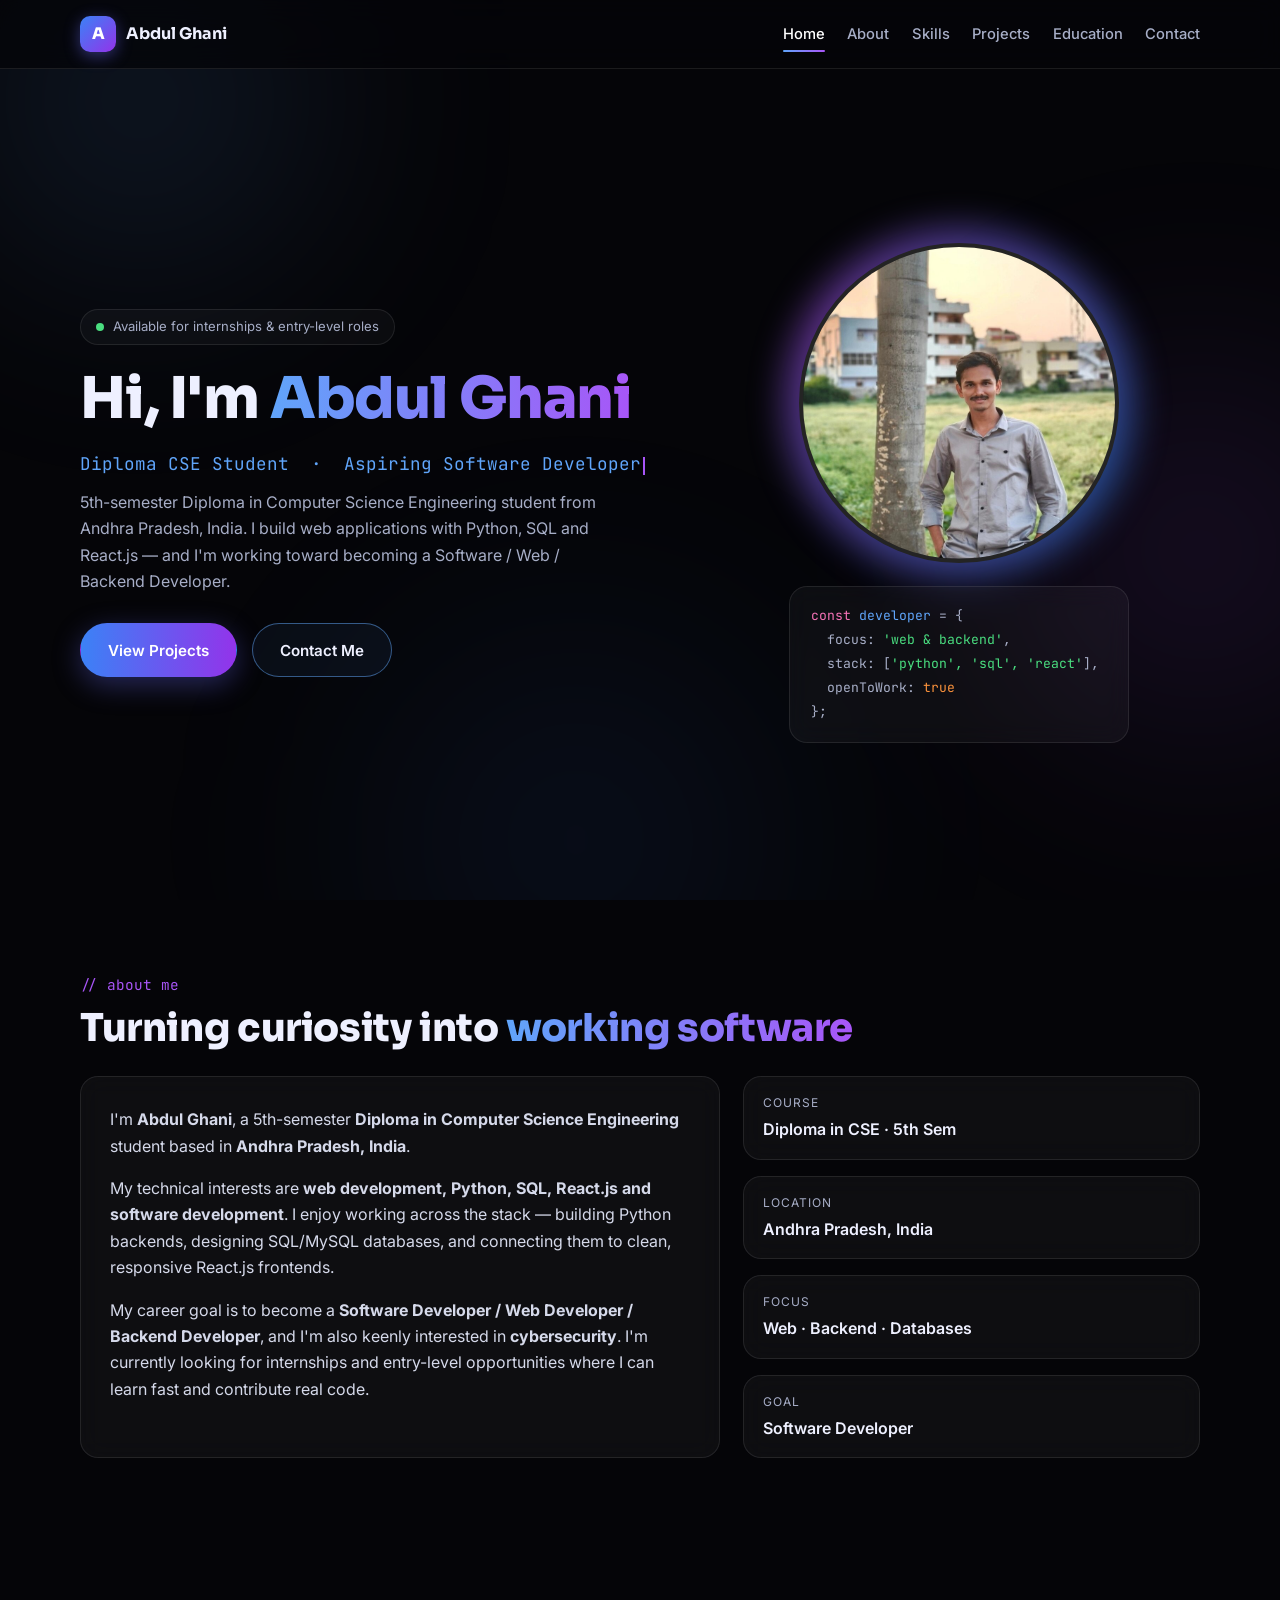
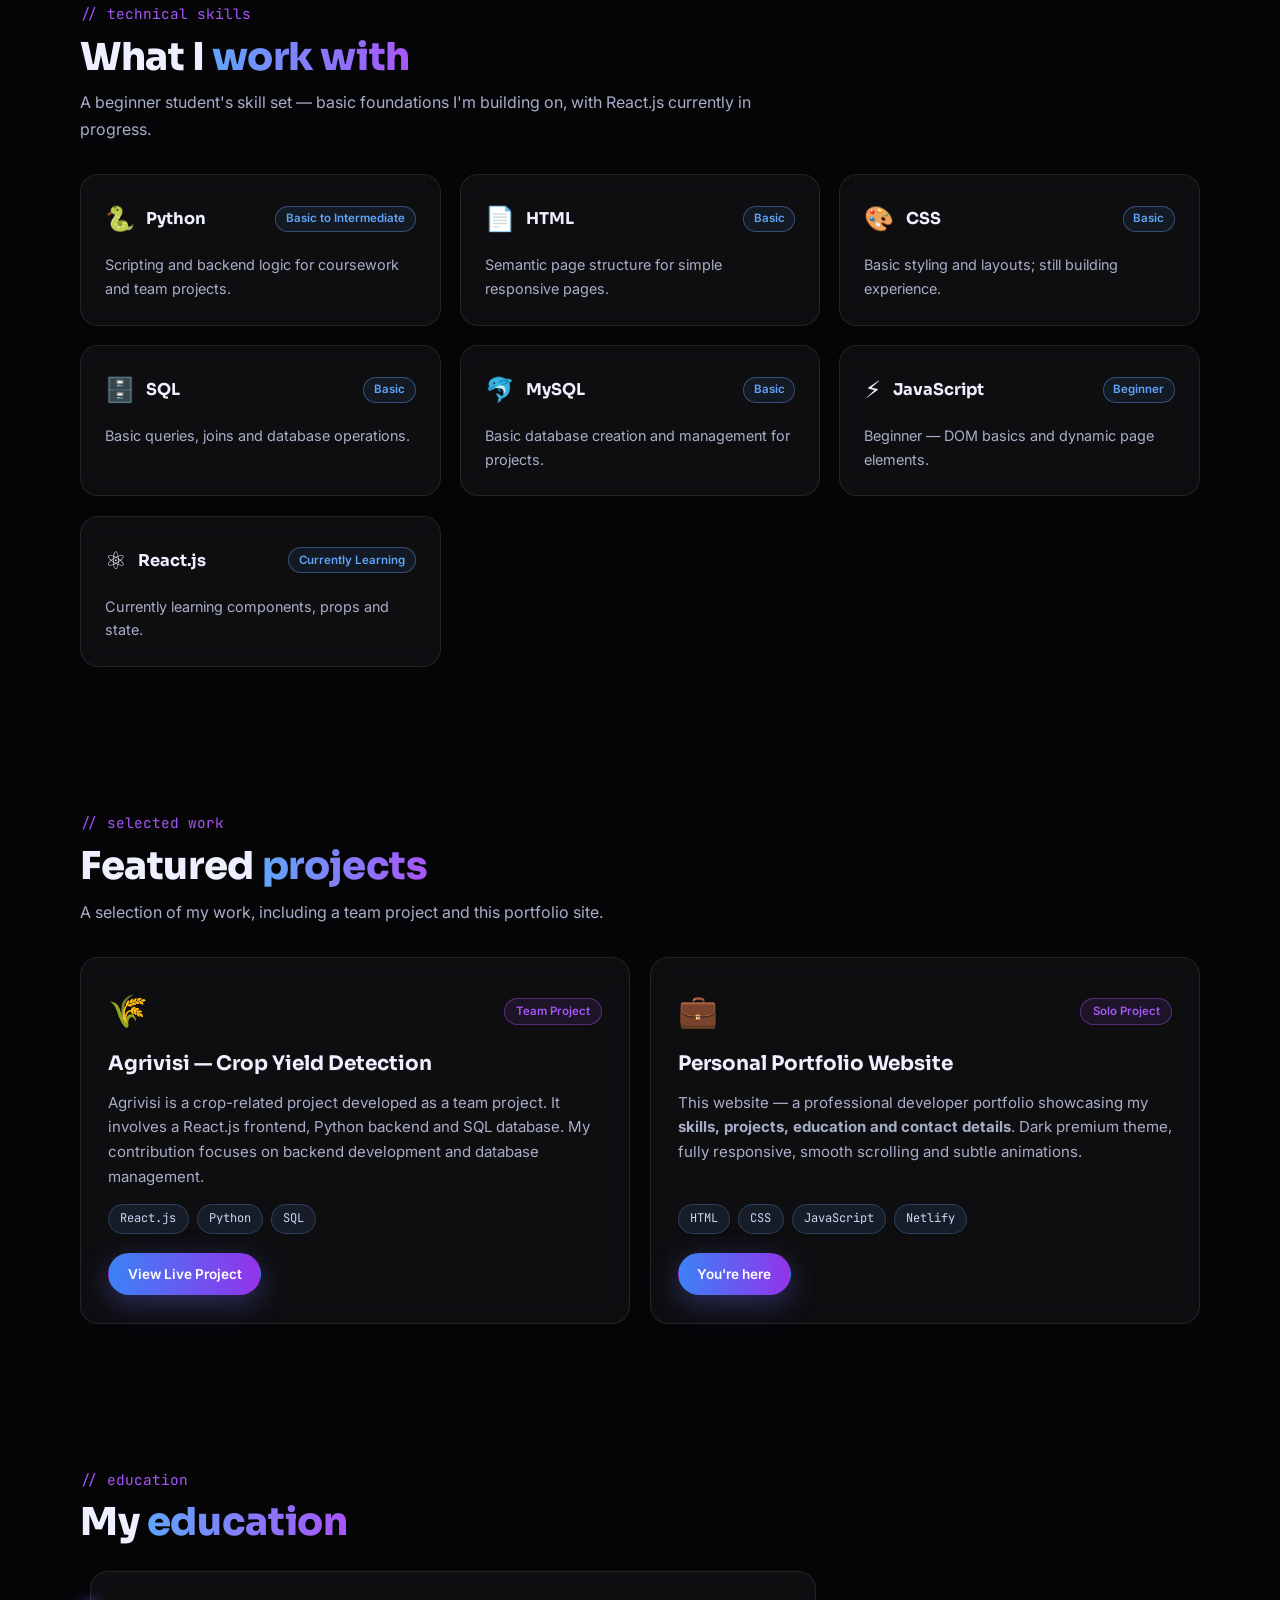
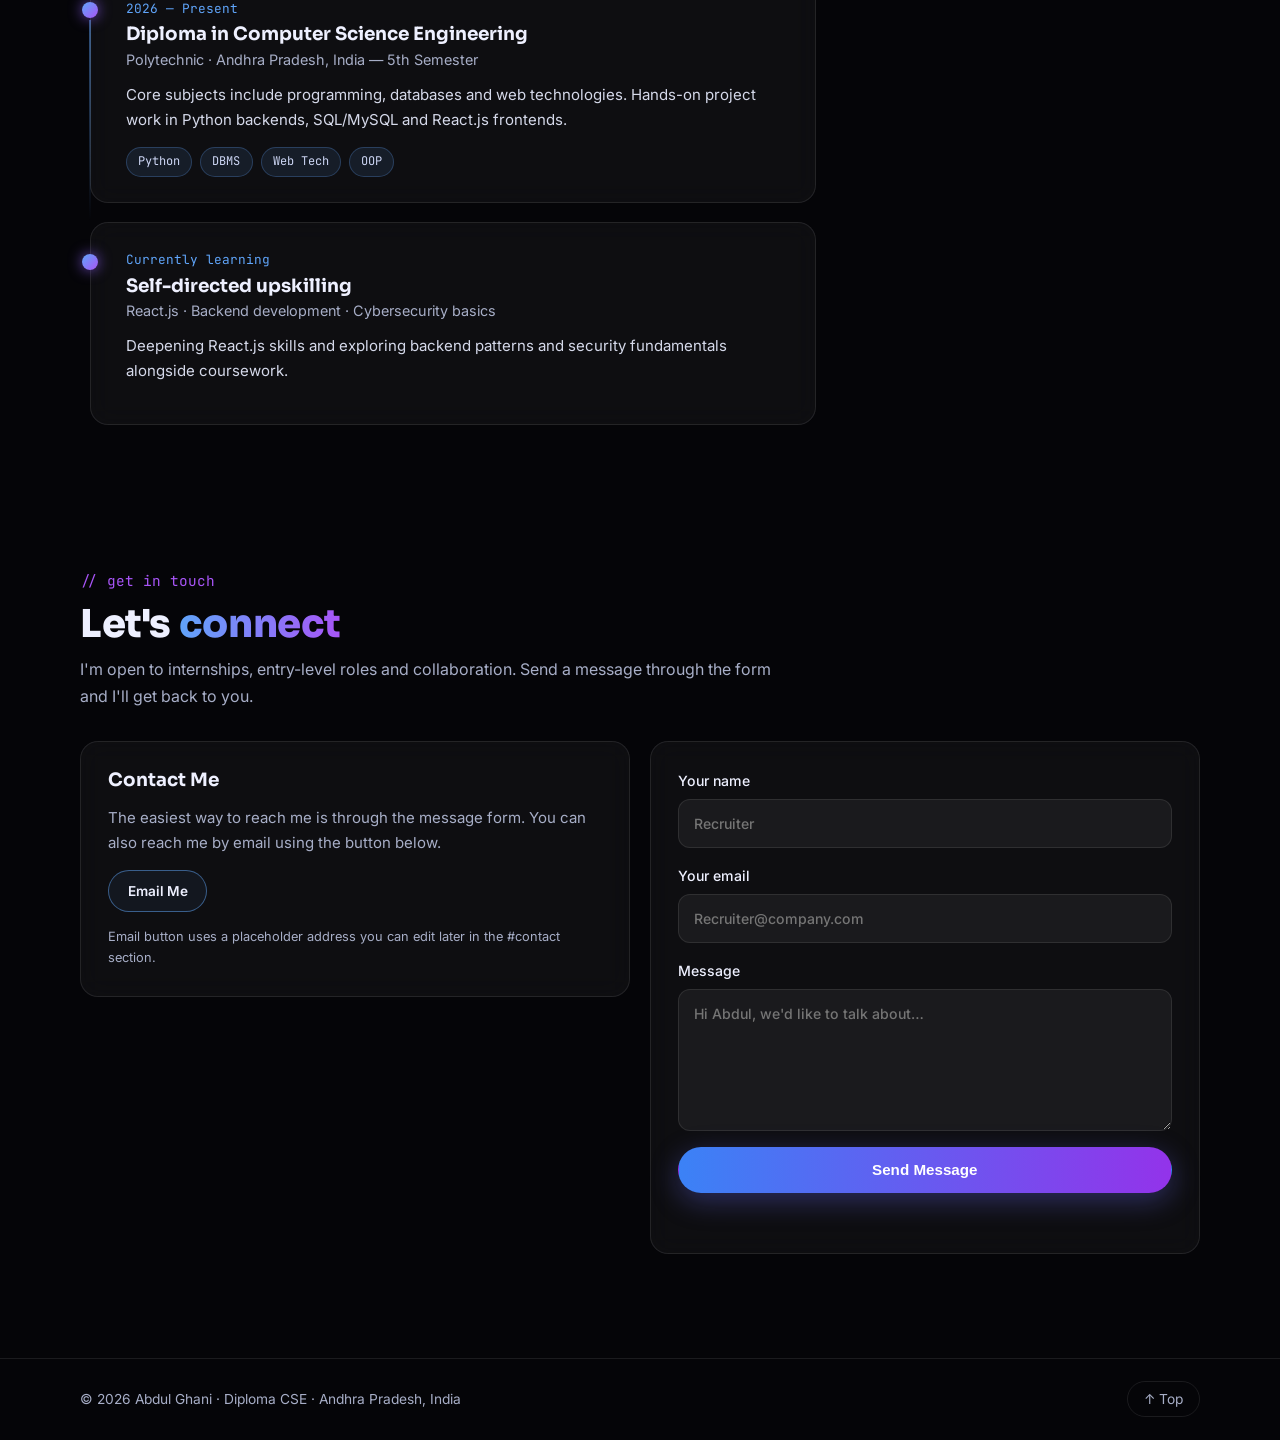
==== index.html @ 9d34b158 "Update index.html" ====
<!DOCTYPE html>
<html lang="en">
<head>
  <meta charset="UTF-8" />
  <meta name="viewport" content="width=device-width, initial-scale=1.0" />
  <!-- ============================================================
    ABDUL GHANI — PERSONAL PORTFOLIO
    HOW TO UPDATE THIS SITE (no build step, just edit & push):
    1. Profile photo  -> replace img/profile.jpg (square works best)
    2. Name / text    -> search this file for "Abdul Ghani"
    3. Skills         -> edit the #skills section below
    4. Projects       -> edit the #projects section below
    5. Contact email -> search for "TODO:" in the #contact section
    6. Resume         -> replace resume.pdf with your real resume, then re-add the download link (see #contact comment)
  ============================================================= -->
  <title>Abdul Ghani — Software Developer | Diploma CSE Portfolio</title>
  <meta name="description" content="Abdul Ghani, Diploma in Computer Science Engineering student (5th Semester, Andhra Pradesh, India). Aspiring Software / Web / Backend Developer skilled in Python, SQL, HTML, CSS, JavaScript and React.js. View projects, skills and contact details." />
  <meta name="author" content="Abdul Ghani" />
  <meta name="theme-color" content="#050508" />
  <meta property="og:title" content="Abdul Ghani — Software Developer" />
  <meta property="og:description" content="Diploma CSE student building web apps with Python, SQL, JavaScript and React.js. Explore my projects and get in touch." />
  <meta property="og:type" content="website" />
  <link rel="icon" href="data:image/svg+xml,%3Csvg xmlns='http://www.w3.org/2000/svg' viewBox='0 0 64 64'%3E%3Cdefs%3E%3ClinearGradient id='g' x1='0' y1='0' x2='1' y2='1'%3E%3Cstop offset='0' stop-color='%2360a5fa'/%3E%3Cstop offset='1' stop-color='%23a855f7'/%3E%3C/linearGradient%3E%3C/defs%3E%3Crect width='64' height='64' rx='14' fill='%23070710'/%3E%3Ctext x='32' y='43' font-family='monospace' font-size='32' font-weight='bold' text-anchor='middle' fill='url(%23g)'%3EA%3C/text%3E%3C/svg%3E" />
  <link rel="preconnect" href="https://fonts.googleapis.com" />
  <link rel="preconnect" href="https://fonts.gstatic.com" crossorigin />
  <link href="https://fonts.googleapis.com/css2?family=Inter:wght@400;500;600;700&family=JetBrains+Mono:wght@400;500&family=Sora:wght@600;700;800&display=swap" rel="stylesheet" />
  <link rel="stylesheet" href="styles.css" />
</head>
<body>
  <div class="bg-glow" aria-hidden="true"><span class="glow glow-1"></span><span class="glow glow-2"></span><span class="glow glow-3"></span></div>

  <!-- ================= NAVIGATION ================= -->
  <header class="nav" id="top">
    <div class="container nav-inner">
      <!-- TODO: update initials if you change the name -->
      <a href="#home" class="logo" aria-label="Abdul Ghani — home"><span class="logo-mark">A</span><span class="logo-text">Abdul Ghani</span></a>
      <nav class="nav-links" id="navLinks" aria-label="Primary">
        <a href="#home" class="nav-link active">Home</a>
        <a href="#about" class="nav-link">About</a>
        <a href="#skills" class="nav-link">Skills</a>
        <a href="#projects" class="nav-link">Projects</a>
        <a href="#education" class="nav-link">Education</a>
        <a href="#contact" class="nav-link">Contact</a>
        <!-- Resume button removed: no real resume uploaded yet. Re-add a download link here after replacing resume.pdf with the real file. -->
      </nav>
      <button class="nav-toggle" id="navToggle" aria-label="Open menu" aria-expanded="false" aria-controls="navLinks">
        <span></span><span></span><span></span>
      </button>
    </div>
  </header>

  <main>
    <!-- ================= 1. HOME / HERO ================= -->
    <section class="hero container" id="home">
      <div class="hero-text">
        <p class="hero-eyebrow reveal"><span class="pulse-dot"></span>Available for internships &amp; entry-level roles</p>
        <h1 class="reveal">Hi, I'm <span class="gradient-text">Abdul Ghani</span></h1>
        <p class="hero-role reveal">Diploma CSE Student &nbsp;·&nbsp; <span class="typing" id="typing" aria-label="Aspiring Software Developer"></span><span class="caret" aria-hidden="true"></span></p>
        <p class="hero-sub reveal">5th-semester Diploma in Computer Science Engineering student from Andhra Pradesh, India. I build web applications with Python, SQL and React.js — and I'm working toward becoming a Software / Web / Backend Developer.</p>
        <div class="hero-buttons reveal">
          <a href="#projects" class="btn btn-gradient">View Projects</a>
          <a href="#contact" class="btn btn-outline">Contact Me</a>
        </div>
        <!-- Social links removed: no real profiles provided yet. Add them here when ready. -->
      </div>
      <div class="hero-photo reveal">
        <div class="photo-frame">
          <!-- To update your photo, replace img/profile.jpg with a new square photo -->
          <img src="img/profile.jpg" alt="Portrait of Abdul Ghani" width="900" height="886" fetchpriority="high" onerror="this.parentElement.classList.add('photo-fallback');this.remove()" />
          <span class="photo-ring" aria-hidden="true"></span>
        </div>
        <div class="hero-card glass">
          <p class="hero-card-title"><span class="code-pink">const</span> <span class="code-blue">developer</span> = {</p>
          <p>&nbsp;&nbsp;focus: <span class="code-green">'web &amp; backend'</span>,</p>
          <p>&nbsp;&nbsp;stack: [<span class="code-green">'python', 'sql', 'react'</span>],</p>
          <p>&nbsp;&nbsp;openToWork: <span class="code-orange">true</span></p>
          <p>};</p>
        </div>
      </div>
    </section>

    <!-- ================= 2. ABOUT ME ================= -->
    <section class="section" id="about">
      <div class="container">
        <p class="section-eyebrow reveal">// about me</p>
        <h2 class="section-title reveal">Turning curiosity into <span class="gradient-text">working software</span></h2>
        <div class="about-grid">
          <div class="glass card reveal">
            <p>I'm <strong>Abdul Ghani</strong>, a 5th-semester <strong>Diploma in Computer Science Engineering</strong> student based in <strong>Andhra Pradesh, India</strong>.</p>
            <p>My technical interests are <strong>web development, Python, SQL, React.js and software development</strong>. I enjoy working across the stack — building Python backends, designing SQL/MySQL databases, and connecting them to clean, responsive React.js frontends.</p>
            <p>My career goal is to become a <strong>Software Developer / Web Developer / Backend Developer</strong>, and I'm also keenly interested in <strong>cybersecurity</strong>. I'm currently looking for internships and entry-level opportunities where I can learn fast and contribute real code.</p>
          </div>
          <ul class="about-facts reveal">
            <li class="glass"><span class="fact-label">Course</span><span class="fact-value">Diploma in CSE · 5th Sem</span></li>
            <li class="glass"><span class="fact-label">Location</span><span class="fact-value">Andhra Pradesh, India</span></li>
            <li class="glass"><span class="fact-label">Focus</span><span class="fact-value">Web · Backend · Databases</span></li>
            <li class="glass"><span class="fact-label">Goal</span><span class="fact-value">Software Developer</span></li>
          </ul>
        </div>
      </div>
    </section>

    <!-- ================= 3. SKILLS ================= -->
    <section class="section" id="skills">
      <div class="container">
        <p class="section-eyebrow reveal">// technical skills</p>
        <h2 class="section-title reveal">What I <span class="gradient-text">work with</span></h2>
        <p class="section-sub reveal">A beginner student's skill set — basic foundations I'm building on, with React.js currently in progress.</p>
        <div class="skills-grid">
          <article class="glass skill-card reveal">
            <div class="skill-head"><span class="skill-icon">🐍</span><h3>Python</h3><span class="skill-level">Basic to Intermediate</span></div>
            <p>Scripting and backend logic for coursework and team projects.</p>
          </article>
          <article class="glass skill-card reveal">
            <div class="skill-head"><span class="skill-icon">📄</span><h3>HTML</h3><span class="skill-level">Basic</span></div>
            <p>Semantic page structure for simple responsive pages.</p>
          </article>
          <article class="glass skill-card reveal">
            <div class="skill-head"><span class="skill-icon">🎨</span><h3>CSS</h3><span class="skill-level">Basic</span></div>
            <p>Basic styling and layouts; still building experience.</p>
          </article>
          <article class="glass skill-card reveal">
            <div class="skill-head"><span class="skill-icon">🗄️</span><h3>SQL</h3><span class="skill-level">Basic</span></div>
            <p>Basic queries, joins and database operations.</p>
          </article>
          <article class="glass skill-card reveal">
            <div class="skill-head"><span class="skill-icon">🐬</span><h3>MySQL</h3><span class="skill-level">Basic</span></div>
            <p>Basic database creation and management for projects.</p>
          </article>
          <article class="glass skill-card reveal">
            <div class="skill-head"><span class="skill-icon">⚡</span><h3>JavaScript</h3><span class="skill-level">Beginner</span></div>
            <p>Beginner — DOM basics and dynamic page elements.</p>
          </article>
          <article class="glass skill-card reveal">
            <div class="skill-head"><span class="skill-icon">⚛️</span><h3>React.js</h3><span class="skill-level">Currently Learning</span></div>
            <p>Currently learning components, props and state.</p>
          </article>
        </div>
      </div>
    </section>

    <!-- ================= 4. PROJECTS ================= -->
    <section class="section" id="projects">
      <div class="container">
        <p class="section-eyebrow reveal">// selected work</p>
        <h2 class="section-title reveal">Featured <span class="gradient-text">projects</span></h2>
        <p class="section-sub reveal">A selection of my work, including a team project and this portfolio site.</p>
        <div class="projects-grid">
          <article class="glass project-card reveal">
            <div class="project-top"><span class="project-emoji">🌾</span><span class="project-badge">Team Project</span></div>
            <h3>Agrivisi — Crop Yield Detection</h3>
            <p>Agrivisi is a crop-related project developed as a team project. It involves a React.js frontend, Python backend and SQL database. My contribution focuses on backend development and database management.</p>
            <div class="tags"><span>React.js</span><span>Python</span><span>SQL</span></div>
            <div class="project-links">
              <a href="https://sivasai22-a-agrivisi-phjw.bolt.host/" target="_blank" rel="noopener" class="btn btn-small btn-gradient">View Live Project</a>
            </div>
          </article>
          <article class="glass project-card reveal">
            <div class="project-top"><span class="project-emoji">💼</span><span class="project-badge">Solo Project</span></div>
            <h3>Personal Portfolio Website</h3>
            <p>This website — a professional developer portfolio showcasing my <strong>skills, projects, education and contact details</strong>. Dark premium theme, fully responsive, smooth scrolling and subtle animations.</p>
            <div class="tags"><span>HTML</span><span>CSS</span><span>JavaScript</span><span>Netlify</span></div>
            <div class="project-links">
              <a href="#home" class="btn btn-small btn-gradient">You're here</a>
            </div>
          </article>
        </div>
      </div>
    </section>

    <!-- ================= 5. EDUCATION ================= -->
    <section class="section" id="education">
      <div class="container">
        <p class="section-eyebrow reveal">// education</p>
        <h2 class="section-title reveal">My <span class="gradient-text">education</span></h2>
        <div class="timeline reveal">
          <div class="timeline-item glass">
            <span class="timeline-dot" aria-hidden="true"></span>
            <p class="timeline-date">2026 — Present</p>
            <h3>Diploma in Computer Science Engineering</h3>
            <p class="timeline-place">Polytechnic · Andhra Pradesh, India — 5th Semester</p>
            <p>Core subjects include programming, databases and web technologies. Hands-on project work in Python backends, SQL/MySQL and React.js frontends.</p>
            <div class="tags"><span>Python</span><span>DBMS</span><span>Web Tech</span><span>OOP</span></div>
          </div>
          <div class="timeline-item glass">
            <span class="timeline-dot" aria-hidden="true"></span>
            <p class="timeline-date">Currently learning</p>
            <h3>Self-directed upskilling</h3>
            <p class="timeline-place">React.js · Backend development · Cybersecurity basics</p>
            <p>Deepening React.js skills and exploring backend patterns and security fundamentals alongside coursework.</p>
          </div>
        </div>
      </div>
    </section>

    <!-- ================= 6. CONTACT ================= -->
    <section class="section" id="contact">
      <div class="container">
        <p class="section-eyebrow reveal">// get in touch</p>
        <h2 class="section-title reveal">Let's <span class="gradient-text">connect</span></h2>
        <p class="section-sub reveal">I'm open to internships, entry-level roles and collaboration. Send a message through the form and I'll get back to you.</p>
        <div class="contact-grid">
          <div class="contact-links reveal">
            <div class="glass contact-intro">
              <h3>Contact Me</h3>
              <p>The easiest way to reach me is through the message form. You can also reach me by email using the button below.</p>
              <!-- TODO: replace the address below with your real email when ready -->
              <p><a class="btn btn-small btn-outline" href="mailto: abdulghanimobin2024@gmail.com">Email Me</a></p>
              <p class="contact-hint">Email button uses a placeholder address you can edit later in the #contact section.</p>
            </div>
            <!-- Resume download removed: no real resume uploaded yet. Re-add a download link here after replacing resume.pdf with the real file. -->
          </div>
          <form class="glass contact-form reveal" name="contact" method="POST" action="/thank-you" data-netlify="true" netlify-honeypot="bot-field">
            <input type="hidden" name="form-name" value="contact" />
            <p class="hidden-field" aria-hidden="true"><label>Don't fill this out: <input name="bot-field" tabindex="-1" autocomplete="off" /></label></p>
            <label>Your name<input type="text" name="name" placeholder="Recruiter" required autocomplete="name" /></label>
            <label>Your email<input type="email" name="email" placeholder="Recruiter@company.com" required autocomplete="email" /></label>
            <label>Message<textarea name="message" rows="5" placeholder="Hi Abdul, we'd like to talk about…" required></textarea></label>
            <button type="submit" class="btn btn-gradient" id="sendBtn">Send Message</button>
            <p class="form-note" id="formNote" role="status"></p>
          </form>
        </div>
      </div>
    </section>
  </main>

  <!-- ================= FOOTER ================= -->
  <footer class="footer">
    <div class="container footer-inner">
      <p>© <span id="year">2026</span> Abdul Ghani · Diploma CSE · Andhra Pradesh, India</p>
      <a href="#home" class="back-top" id="backTop" aria-label="Back to top">↑ Top</a>
    </div>
  </footer>

  <script src="script.js" defer></script>
</body>
</html>
---- styles.css ----
/* Abdul Ghani — portfolio. Dark premium theme: black + blue/purple gradients. */
:root {
  --bg: #050508;
  --bg-soft: #0b0b14;
  --card: rgba(255, 255, 255, 0.04);
  --border: rgba(255, 255, 255, 0.09);
  --text: #eef0ff;
  --muted: #a7aec7;
  --blue: #60a5fa;
  --purple: #a855f7;
  --pink: #f472b6;
  --green: #4ade80;
  --orange: #fb923c;
  --radius: 18px;
  --font-body: "Inter", system-ui, -apple-system, sans-serif;
  --font-head: "Sora", "Inter", system-ui, sans-serif;
  --font-mono: "JetBrains Mono", ui-monospace, monospace;
}

* { margin: 0; padding: 0; box-sizing: border-box; }

html { scroll-behavior: smooth; scroll-padding-top: 84px; }

body {
  background: var(--bg);
  color: var(--text);
  font-family: var(--font-body);
  line-height: 1.65;
  overflow-x: hidden;
  -webkit-font-smoothing: antialiased;
}

/* Ambient background glows */
.bg-glow { position: fixed; inset: 0; z-index: -1; overflow: hidden; }
.glow { position: absolute; border-radius: 50%; filter: blur(110px); opacity: 0.5; }
.glow-1 { width: 520px; height: 520px; top: -160px; left: -120px; background: radial-gradient(circle, rgba(96,165,250,.35), transparent 70%); }
.glow-2 { width: 560px; height: 560px; top: 30%; right: -200px; background: radial-gradient(circle, rgba(168,85,247,.32), transparent 70%); }
.glow-3 { width: 640px; height: 640px; bottom: -260px; left: 20%; background: radial-gradient(circle, rgba(59,130,246,.22), transparent 70%); }

.container { width: min(1120px, 92%); margin: 0 auto; }
.glass { background: var(--card); border: 1px solid var(--border); border-radius: var(--radius); backdrop-filter: blur(12px); -webkit-backdrop-filter: blur(12px); }
.gradient-text { background: linear-gradient(92deg, var(--blue), var(--purple)); -webkit-background-clip: text; background-clip: text; color: transparent; }

h1, h2, h3 { font-family: var(--font-head); line-height: 1.2; }
img { max-width: 100%; display: block; }
a { color: inherit; }

/* ---------- Buttons ---------- */
.btn {
  display: inline-block; padding: 0.85rem 1.7rem; border-radius: 999px;
  font-weight: 600; font-size: 0.95rem; text-decoration: none; cursor: pointer;
  border: 1px solid transparent; transition: transform 0.2s ease, box-shadow 0.2s ease, background 0.2s ease;
  text-align: center;
}
.btn-gradient { background: linear-gradient(92deg, #3b82f6, #9333ea); color: #fff; box-shadow: 0 8px 28px rgba(99, 102, 241, 0.35); }
.btn-gradient:hover { transform: translateY(-2px); box-shadow: 0 12px 34px rgba(99, 102, 241, 0.5); }
.btn-outline { border-color: rgba(96,165,250,.5); color: var(--text); background: rgba(96,165,250,.06); }
.btn-outline:hover { background: rgba(96,165,250,.15); transform: translateY(-2px); }
.btn-small { padding: 0.55rem 1.15rem; font-size: 0.85rem; }

/* ---------- Navigation ---------- */
.nav { position: sticky; top: 0; z-index: 50; background: rgba(5,5,8,.75); backdrop-filter: blur(14px); -webkit-backdrop-filter: blur(14px); border-bottom: 1px solid var(--border); }
.nav-inner { display: flex; align-items: center; justify-content: space-between; height: 68px; }
.logo { display: flex; align-items: center; gap: 0.6rem; text-decoration: none; font-family: var(--font-head); font-weight: 700; }
.logo-mark {
  width: 36px; height: 36px; border-radius: 10px; display: grid; place-items: center;
  background: linear-gradient(135deg, #3b82f6, #9333ea); font-weight: 800; color: #fff;
  box-shadow: 0 4px 16px rgba(99,102,241,.45);
}
.nav-links { display: flex; align-items: center; gap: 1.4rem; }
.nav-link { text-decoration: none; color: var(--muted); font-size: 0.92rem; font-weight: 500; transition: color 0.2s; position: relative; }
.nav-link:hover, .nav-link.active { color: #fff; }
.nav-link.active::after { content: ""; position: absolute; left: 0; right: 0; bottom: -6px; height: 2px; border-radius: 2px; background: linear-gradient(90deg, var(--blue), var(--purple)); }
.nav-toggle { display: none; background: none; border: 1px solid var(--border); border-radius: 10px; padding: 0.55rem 0.6rem; cursor: pointer; }
.nav-toggle span { display: block; width: 22px; height: 2px; background: #fff; margin: 4px 0; border-radius: 2px; transition: 0.25s; }

/* ---------- Hero ---------- */
.hero { display: grid; grid-template-columns: 1.1fr 0.9fr; gap: 3rem; align-items: center; padding: 4.5rem 0 3.5rem; min-height: calc(100vh - 68px); }
.hero-eyebrow { display: inline-flex; align-items: center; gap: 0.55rem; font-size: 0.82rem; color: var(--muted); border: 1px solid var(--border); border-radius: 999px; padding: 0.4rem 0.95rem; background: rgba(255,255,255,.03); margin-bottom: 1.2rem; }
.pulse-dot { width: 8px; height: 8px; border-radius: 50%; background: var(--green); box-shadow: 0 0 0 0 rgba(74,222,128,.6); animation: pulse 2s infinite; }
@keyframes pulse { 70% { box-shadow: 0 0 0 9px rgba(74,222,128,0); } 100% { box-shadow: 0 0 0 0 rgba(74,222,128,0); } }
.hero h1 { font-size: clamp(2.3rem, 5.4vw, 3.6rem); font-weight: 800; letter-spacing: -0.02em; }
.hero-role { font-family: var(--font-mono); font-size: clamp(0.95rem, 2.2vw, 1.1rem); color: var(--blue); margin: 1rem 0 0.4rem; min-height: 1.7em; }
.caret { display: inline-block; width: 2px; height: 1.05em; background: var(--purple); vertical-align: text-bottom; margin-left: 2px; animation: blink 1s steps(1) infinite; }
@keyframes blink { 50% { opacity: 0; } }
.hero-sub { color: var(--muted); max-width: 34rem; margin: 0.6rem 0 1.8rem; }
.hero-buttons { display: flex; gap: 0.9rem; flex-wrap: wrap; }
.hero-social { display: flex; gap: 0.8rem; margin-top: 1.6rem; }
.hero-social a { width: 42px; height: 42px; display: grid; place-items: center; border: 1px solid var(--border); border-radius: 12px; color: var(--muted); transition: 0.2s; background: rgba(255,255,255,.03); }
.hero-social a:hover { color: #fff; border-color: rgba(96,165,250,.6); transform: translateY(-2px); }
.hero-social svg { width: 20px; height: 20px; }

/* Photo with glow ring */
.hero-photo { display: flex; flex-direction: column; align-items: center; gap: 1.4rem; }
.photo-frame { position: relative; width: min(320px, 70vw); aspect-ratio: 1; }
.photo-frame img { width: 100%; height: 100%; object-fit: cover; object-position: center 30%; border-radius: 50%; border: 4px solid rgba(255,255,255,.08); position: relative; z-index: 1; background: #111; }
.photo-ring { position: absolute; inset: -14px; border-radius: 50%; background: conic-gradient(from 120deg, #3b82f6, #a855f7, #3b82f6); filter: blur(18px); opacity: 0.55; animation: spinGlow 8s linear infinite; }
@keyframes spinGlow { to { transform: rotate(360deg); } }
.photo-frame.photo-fallback::before { content: "AG"; position: absolute; inset: 0; z-index: 1; display: grid; place-items: center; border-radius: 50%; font-family: var(--font-head); font-size: 4rem; font-weight: 800; color: #fff; background: linear-gradient(135deg, #1e3a8a, #6b21a8); }
.hero-card { font-family: var(--font-mono); font-size: 0.82rem; padding: 1rem 1.3rem; color: var(--muted); width: min(340px, 88vw); }
.hero-card p { margin: 0.15rem 0; }
.code-pink { color: var(--pink); } .code-blue { color: var(--blue); }
.code-green { color: var(--green); } .code-orange { color: var(--orange); }

/* ---------- Sections ---------- */
.section { padding: 4.5rem 0; }
.section-eyebrow { font-family: var(--font-mono); color: var(--purple); font-size: 0.9rem; margin-bottom: 0.5rem; }
.section-title { font-size: clamp(1.7rem, 3.6vw, 2.4rem); font-weight: 800; letter-spacing: -0.01em; margin-bottom: 0.6rem; }
.section-sub { color: var(--muted); max-width: 44rem; margin-bottom: 2rem; }
.section-sub code { font-family: var(--font-mono); font-size: 0.85em; color: var(--blue); }

/* Reveal on scroll */
.reveal { opacity: 0; transform: translateY(26px); transition: opacity 0.7s ease, transform 0.7s ease; }
.reveal.visible { opacity: 1; transform: none; }
@media (prefers-reduced-motion: reduce) {
  .reveal { opacity: 1; transform: none; transition: none; }
  html { scroll-behavior: auto; }
  .photo-ring { animation: none; }
}

/* ---------- About ---------- */
.about-grid { display: grid; grid-template-columns: 1.4fr 1fr; gap: 1.4rem; margin-top: 1.6rem; }
.about-grid .card { padding: 1.8rem; }
.about-grid .card p { margin-bottom: 1rem; color: #d5d9ea; }
.about-grid .card p:last-child { margin-bottom: 0; }
.about-facts { list-style: none; display: grid; gap: 1rem; align-content: start; }
.about-facts li { padding: 1rem 1.2rem; display: flex; flex-direction: column; gap: 0.2rem; }
.fact-label { font-size: 0.75rem; text-transform: uppercase; letter-spacing: 0.08em; color: var(--muted); }
.fact-value { font-weight: 600; }

/* ---------- Skills ---------- */
.skills-grid { display: grid; grid-template-columns: repeat(3, 1fr); gap: 1.2rem; }
.skill-card { padding: 1.5rem; transition: transform 0.25s ease, border-color 0.25s ease; }
.skill-card:hover { transform: translateY(-5px); border-color: rgba(96,165,250,.45); }
.skill-head { display: flex; align-items: center; gap: 0.7rem; margin-bottom: 0.9rem; }
.skill-icon { font-size: 1.5rem; }
.skill-head h3 { font-size: 1.02rem; flex: 1; }
.skill-level { font-size: 0.72rem; font-weight: 600; color: var(--blue); border: 1px solid rgba(96,165,250,.4); padding: 0.15rem 0.6rem; border-radius: 999px; background: rgba(96,165,250,.08); white-space: nowrap; }
.skill-card p { color: var(--muted); font-size: 0.9rem; margin-top: 0; }
.bar { height: 8px; border-radius: 99px; background: rgba(255,255,255,.08); overflow: hidden; }
.bar span { display: block; height: 100%; width: 0; border-radius: 99px; background: linear-gradient(90deg, #3b82f6, #a855f7); transition: width 1.2s cubic-bezier(.2,.7,.2,1); }
.reveal.visible .bar span { width: var(--w); }

/* ---------- Projects ---------- */
.projects-grid { display: grid; grid-template-columns: repeat(2, 1fr); gap: 1.2rem; }
.project-card { padding: 1.7rem; display: flex; flex-direction: column; gap: 0.9rem; transition: transform 0.25s ease, border-color 0.25s ease; }
.project-card:hover { transform: translateY(-5px); border-color: rgba(168,85,247,.5); }
.project-card h3 { font-size: 1.25rem; }
.project-card > p { color: var(--muted); font-size: 0.94rem; flex: 1; }
.project-top { display: flex; align-items: center; justify-content: space-between; }
.project-emoji { font-size: 2rem; }
.project-badge { font-size: 0.72rem; font-weight: 600; color: var(--purple); background: rgba(168,85,247,.1); border: 1px solid rgba(168,85,247,.4); padding: 0.2rem 0.7rem; border-radius: 999px; }
.tags { display: flex; flex-wrap: wrap; gap: 0.5rem; }
.tags span { font-family: var(--font-mono); font-size: 0.75rem; color: #cdd6f4; background: rgba(96,165,250,.1); border: 1px solid rgba(96,165,250,.25); padding: 0.25rem 0.7rem; border-radius: 999px; }
.project-links { display: flex; gap: 0.7rem; flex-wrap: wrap; margin-top: 0.3rem; }
.project-cta { border-style: dashed; justify-content: center; }

/* ---------- Education timeline ---------- */
.timeline { display: grid; gap: 1.2rem; margin-top: 1.6rem; max-width: 46rem; }
.timeline-item { position: relative; padding: 1.6rem 1.6rem 1.6rem 2.2rem; margin-left: 0.6rem; }
.timeline-dot { position: absolute; left: -0.55rem; top: 1.9rem; width: 1rem; height: 1rem; border-radius: 50%; background: linear-gradient(135deg, var(--blue), var(--purple)); box-shadow: 0 0 14px rgba(139,92,246,.8); }
.timeline-item::before { content: ""; position: absolute; left: -0.09rem; top: 3rem; bottom: -1.2rem; width: 2px; background: linear-gradient(rgba(96,165,250,.5), transparent); }
.timeline-item:last-child::before { display: none; }
.timeline-date { font-family: var(--font-mono); font-size: 0.8rem; color: var(--blue); }
.timeline-item h3 { margin: 0.3rem 0 0.15rem; font-size: 1.15rem; }
.timeline-place { color: var(--muted); font-size: 0.9rem; margin-bottom: 0.7rem; }
.timeline-item > p:last-of-type { color: #d5d9ea; font-size: 0.94rem; margin-bottom: 0.9rem; }

/* ---------- Contact ---------- */
.contact-grid { display: grid; grid-template-columns: 1fr 1fr; gap: 1.2rem; margin-top: 1.6rem; align-items: start; }
.contact-links { display: grid; gap: 1rem; }
.contact-card { display: flex; align-items: center; gap: 1rem; padding: 1.05rem 1.2rem; text-decoration: none; transition: transform 0.2s, border-color 0.2s; }
.contact-card:hover { transform: translateX(4px); border-color: rgba(96,165,250,.5); }
.contact-icon { font-size: 1.5rem; }
.contact-card strong { display: block; font-size: 0.95rem; }
.contact-card small { color: var(--muted); font-size: 0.83rem; word-break: break-all; }
.resume-box { display: flex; align-items: center; justify-content: space-between; gap: 1rem; padding: 1.2rem; }
.resume-box strong { display: block; }
.resume-box small { color: var(--muted); font-size: 0.83rem; }
.contact-intro { padding: 1.7rem; display: grid; gap: 0.9rem; align-content: start; }
.contact-intro h3 { font-size: 1.15rem; }
.contact-intro p { color: var(--muted); font-size: 0.94rem; }
.contact-hint { font-size: 0.8rem !important; }
.contact-form { padding: 1.7rem; display: grid; gap: 1rem; }
.contact-form label { display: grid; gap: 0.4rem; font-size: 0.88rem; font-weight: 500; }
.contact-form input, .contact-form textarea {
  font: inherit; color: var(--text); background: rgba(255,255,255,.05);
  border: 1px solid var(--border); border-radius: 12px; padding: 0.75rem 0.95rem;
  outline: none; transition: border-color 0.2s; width: 100%; resize: vertical;
}
.contact-form input:focus, .contact-form textarea:focus { border-color: var(--blue); }
.hidden-field { display: none; }
.form-note { font-size: 0.88rem; color: var(--green); min-height: 1.2em; }

/* ---------- Thank-you page ---------- */
.center-wrap { min-height: 70vh; display: grid; place-items: center; text-align: center; padding: 3rem 0; }
.center-card { padding: 3rem 2.5rem; max-width: 30rem; display: grid; gap: 1rem; justify-items: center; }
.center-card .big-check { font-size: 3rem; }
.center-card p { color: var(--muted); }

/* ---------- Footer ---------- */
.footer { border-top: 1px solid var(--border); padding: 1.4rem 0; margin-top: 2rem; }
.footer-inner { display: flex; align-items: center; justify-content: space-between; gap: 1rem; color: var(--muted); font-size: 0.86rem; }
.back-top { text-decoration: none; border: 1px solid var(--border); border-radius: 999px; padding: 0.35rem 1rem; transition: 0.2s; }
.back-top:hover { border-color: var(--blue); color: #fff; }

/* ---------- Responsive ---------- */
@media (max-width: 900px) {
  .hero { grid-template-columns: 1fr; text-align: center; padding-top: 3rem; min-height: 0; }
  .hero-buttons, .hero-social { justify-content: center; }
  .hero-sub { margin-inline: auto; }
  .hero-photo { order: -1; }
  .photo-frame { width: min(230px, 60vw); }
  .skills-grid { grid-template-columns: repeat(2, 1fr); }
  .projects-grid, .about-grid, .contact-grid { grid-template-columns: 1fr; }
  .resume-box { flex-direction: column; text-align: center; }
}
@media (max-width: 640px) {
  .section { padding: 3.2rem 0; }
  .skills-grid { grid-template-columns: 1fr; }
  .nav-toggle { display: block; }
  .nav-links {
    position: absolute; top: 68px; left: 0; right: 0; flex-direction: column;
    background: rgba(8,8,14,.98); border-bottom: 1px solid var(--border);
    padding: 1.2rem 4%; gap: 1rem; align-items: stretch; text-align: center;
    display: none;
  }
  .nav-links.open { display: flex; }
  .nav-toggle[aria-expanded="true"] span:nth-child(1) { transform: translateY(6px) rotate(45deg); }
  .nav-toggle[aria-expanded="true"] span:nth-child(2) { opacity: 0; }
  .nav-toggle[aria-expanded="true"] span:nth-child(3) { transform: translateY(-6px) rotate(-45deg); }
  .footer-inner { flex-direction: column; }
}
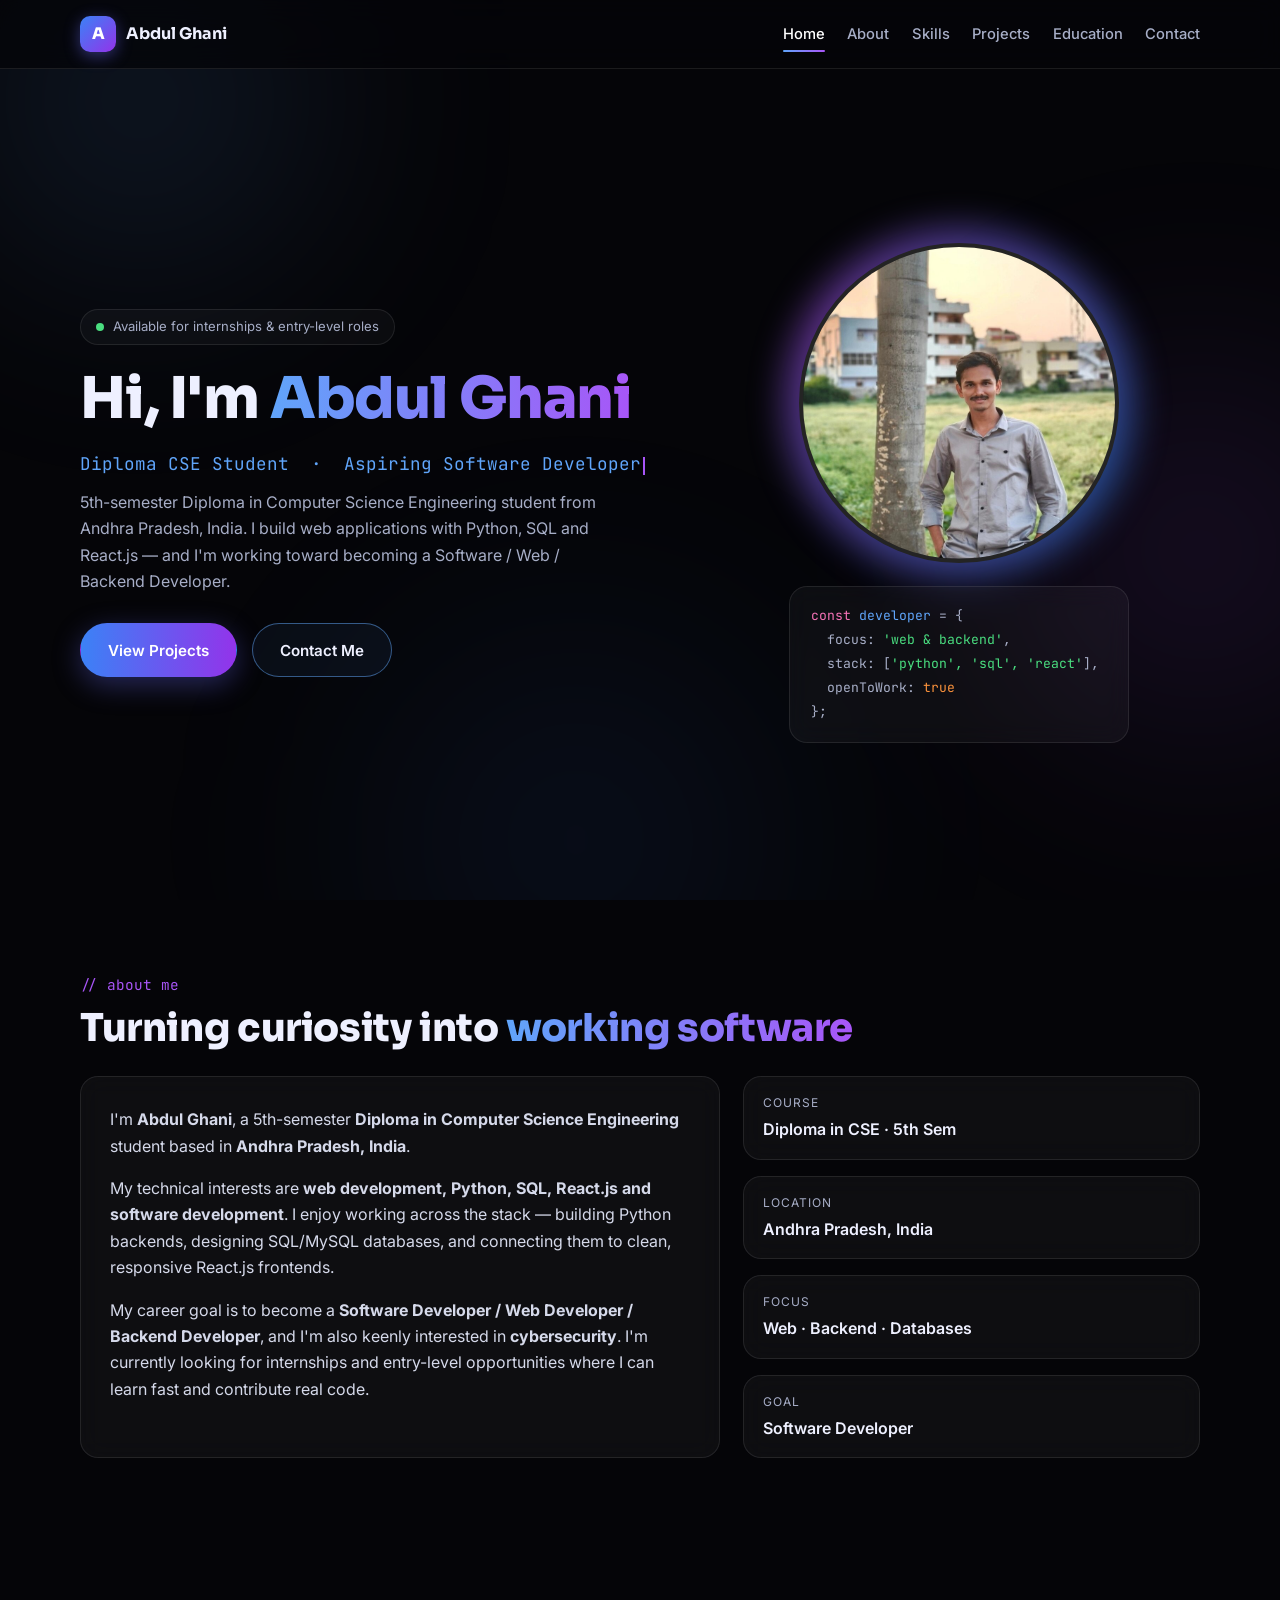
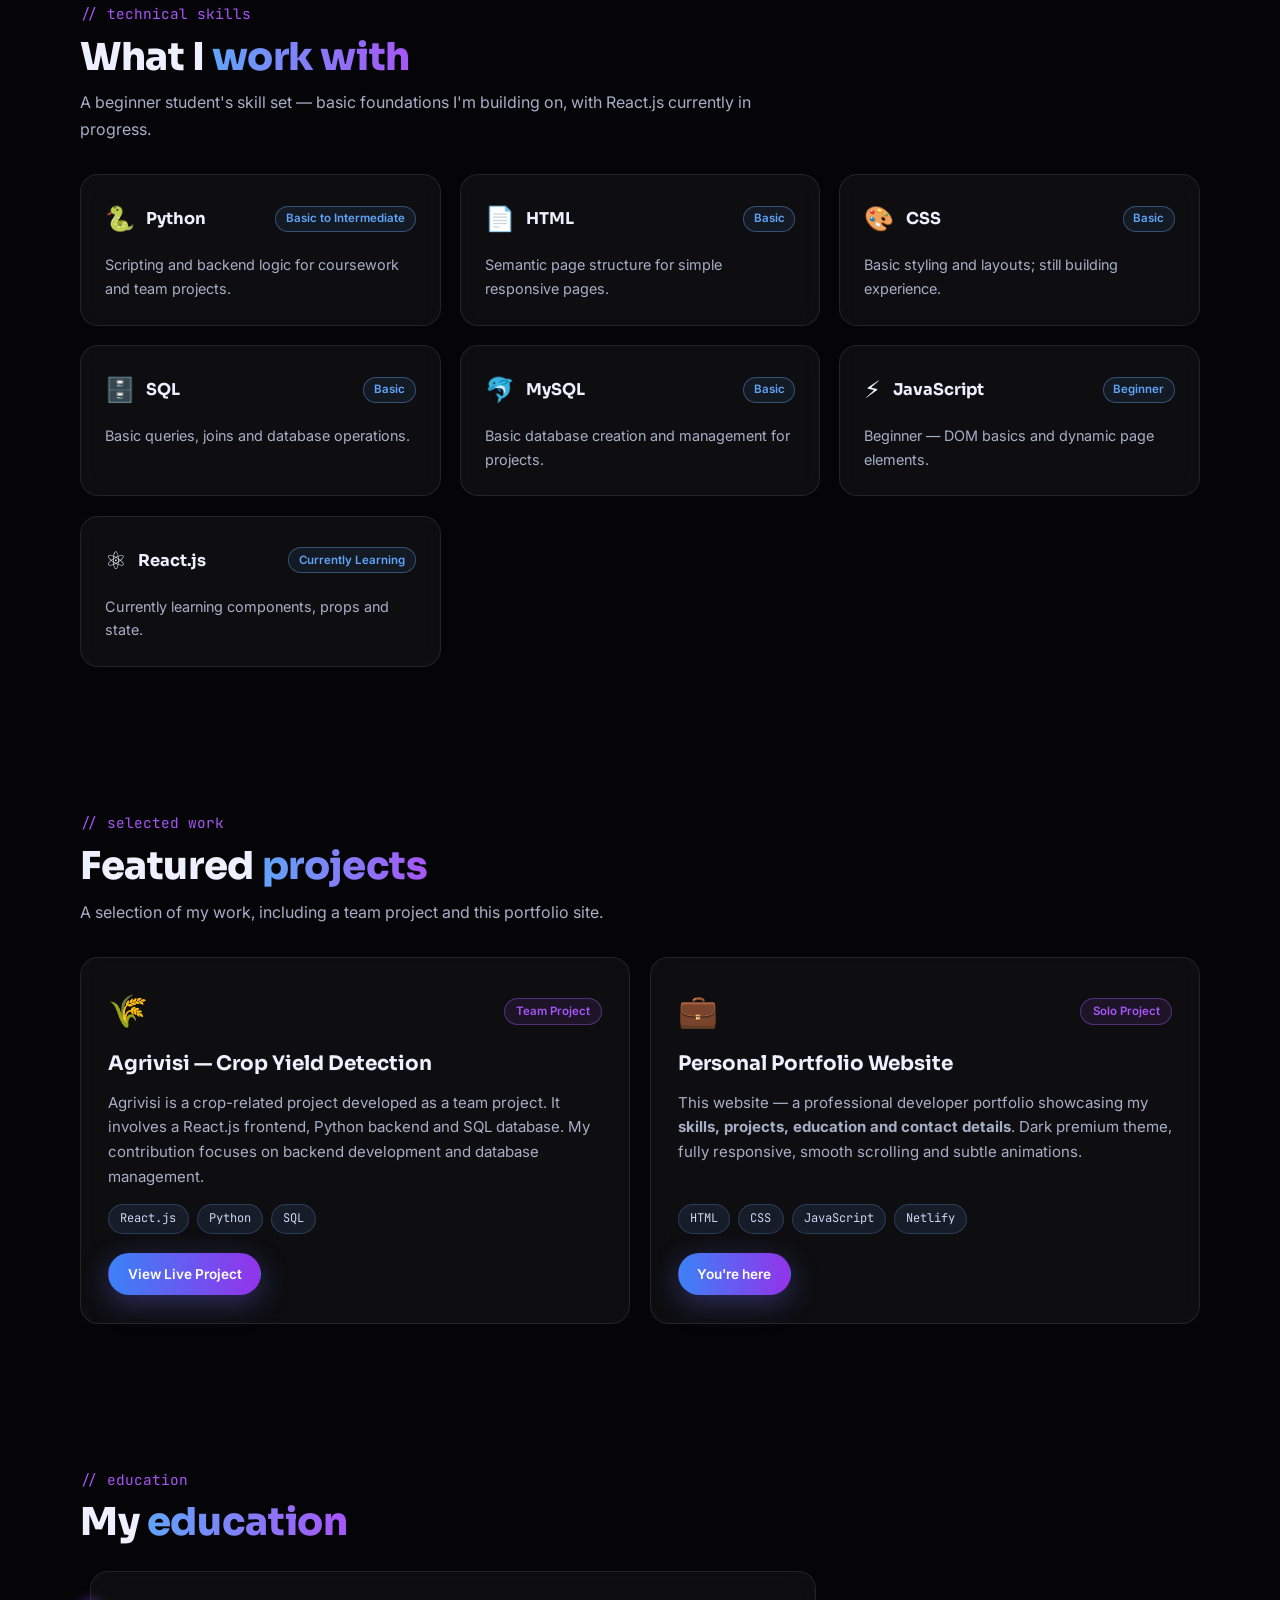
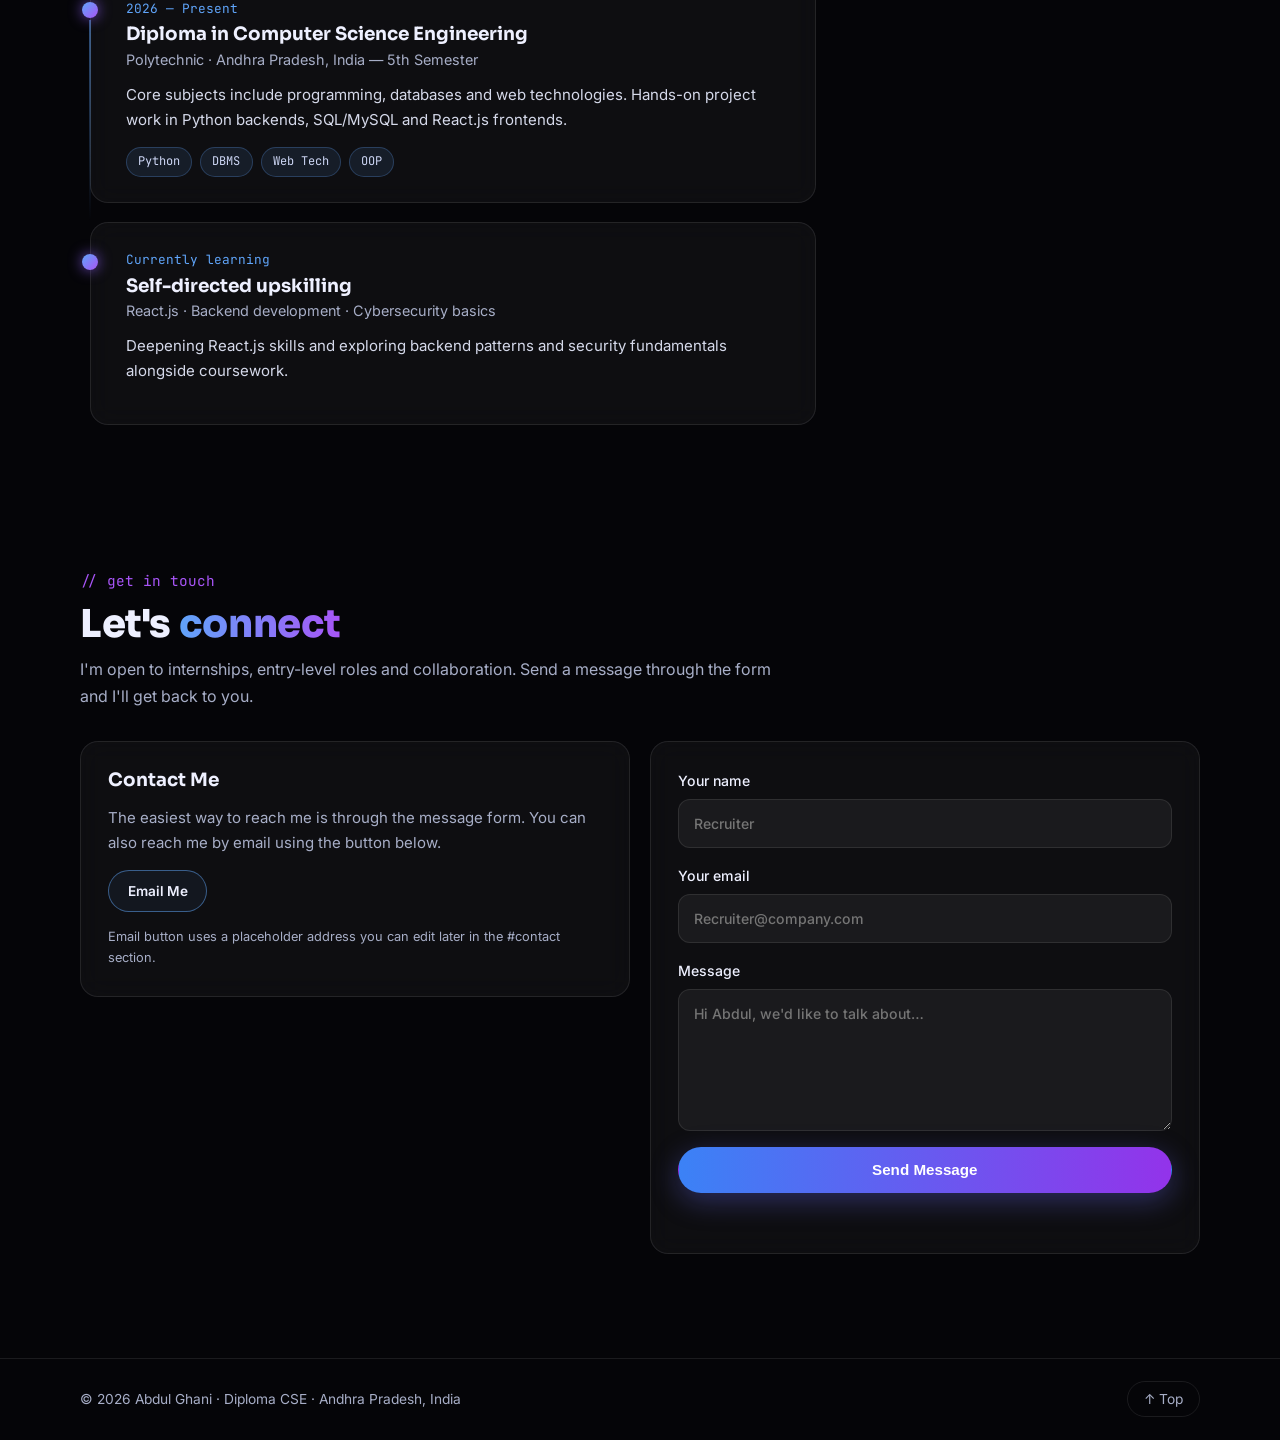
==== commit aa5a064a: "Fix spacing in education timeline date" ====
--- a/index.html
+++ b/index.html
@@ -176,7 +176,7 @@
         <div class="timeline reveal">
           <div class="timeline-item glass">
             <span class="timeline-dot" aria-hidden="true"></span>
-            <p class="timeline-date">2026 — Present</p>
+            <p class="timeline-date">2026 —  Present</p>
             <h3>Diploma in Computer Science Engineering</h3>
             <p class="timeline-place">Polytechnic · Andhra Pradesh, India — 5th Semester</p>
             <p>Core subjects include programming, databases and web technologies. Hands-on project work in Python backends, SQL/MySQL and React.js frontends.</p>
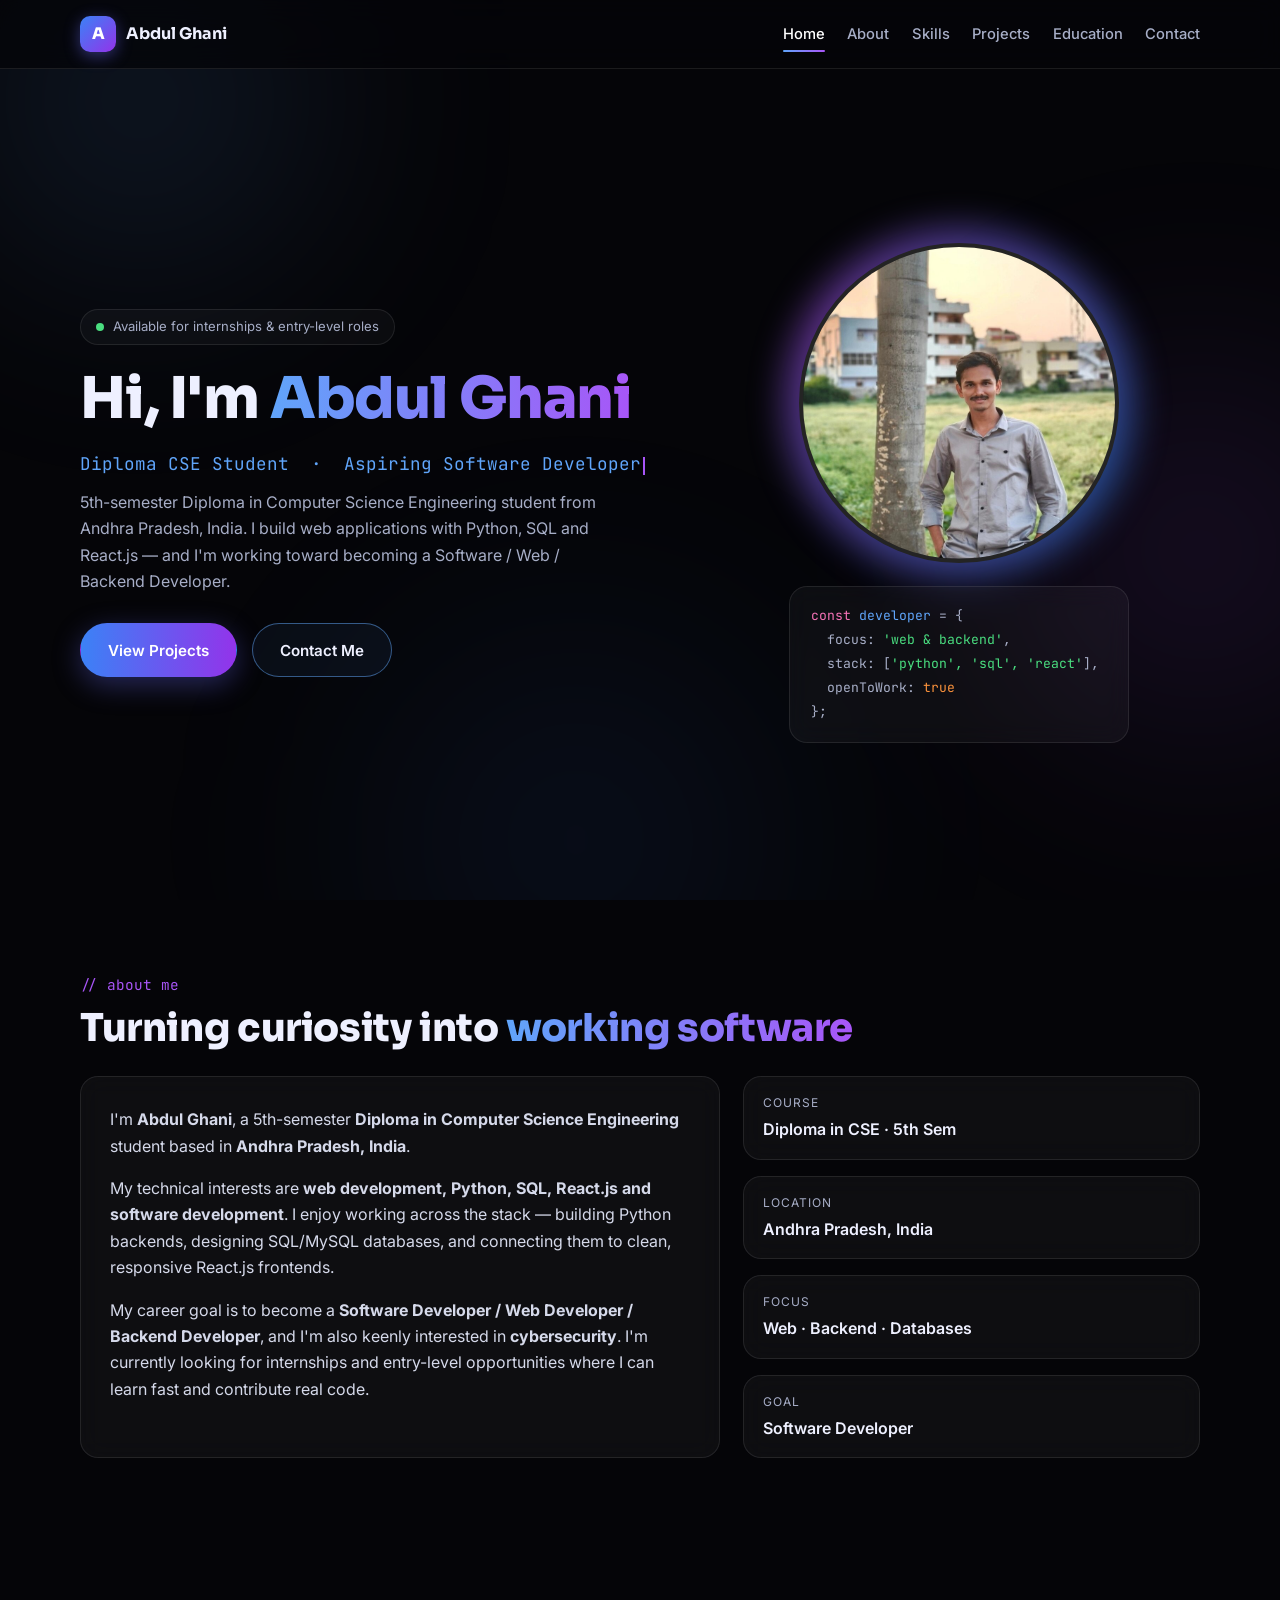
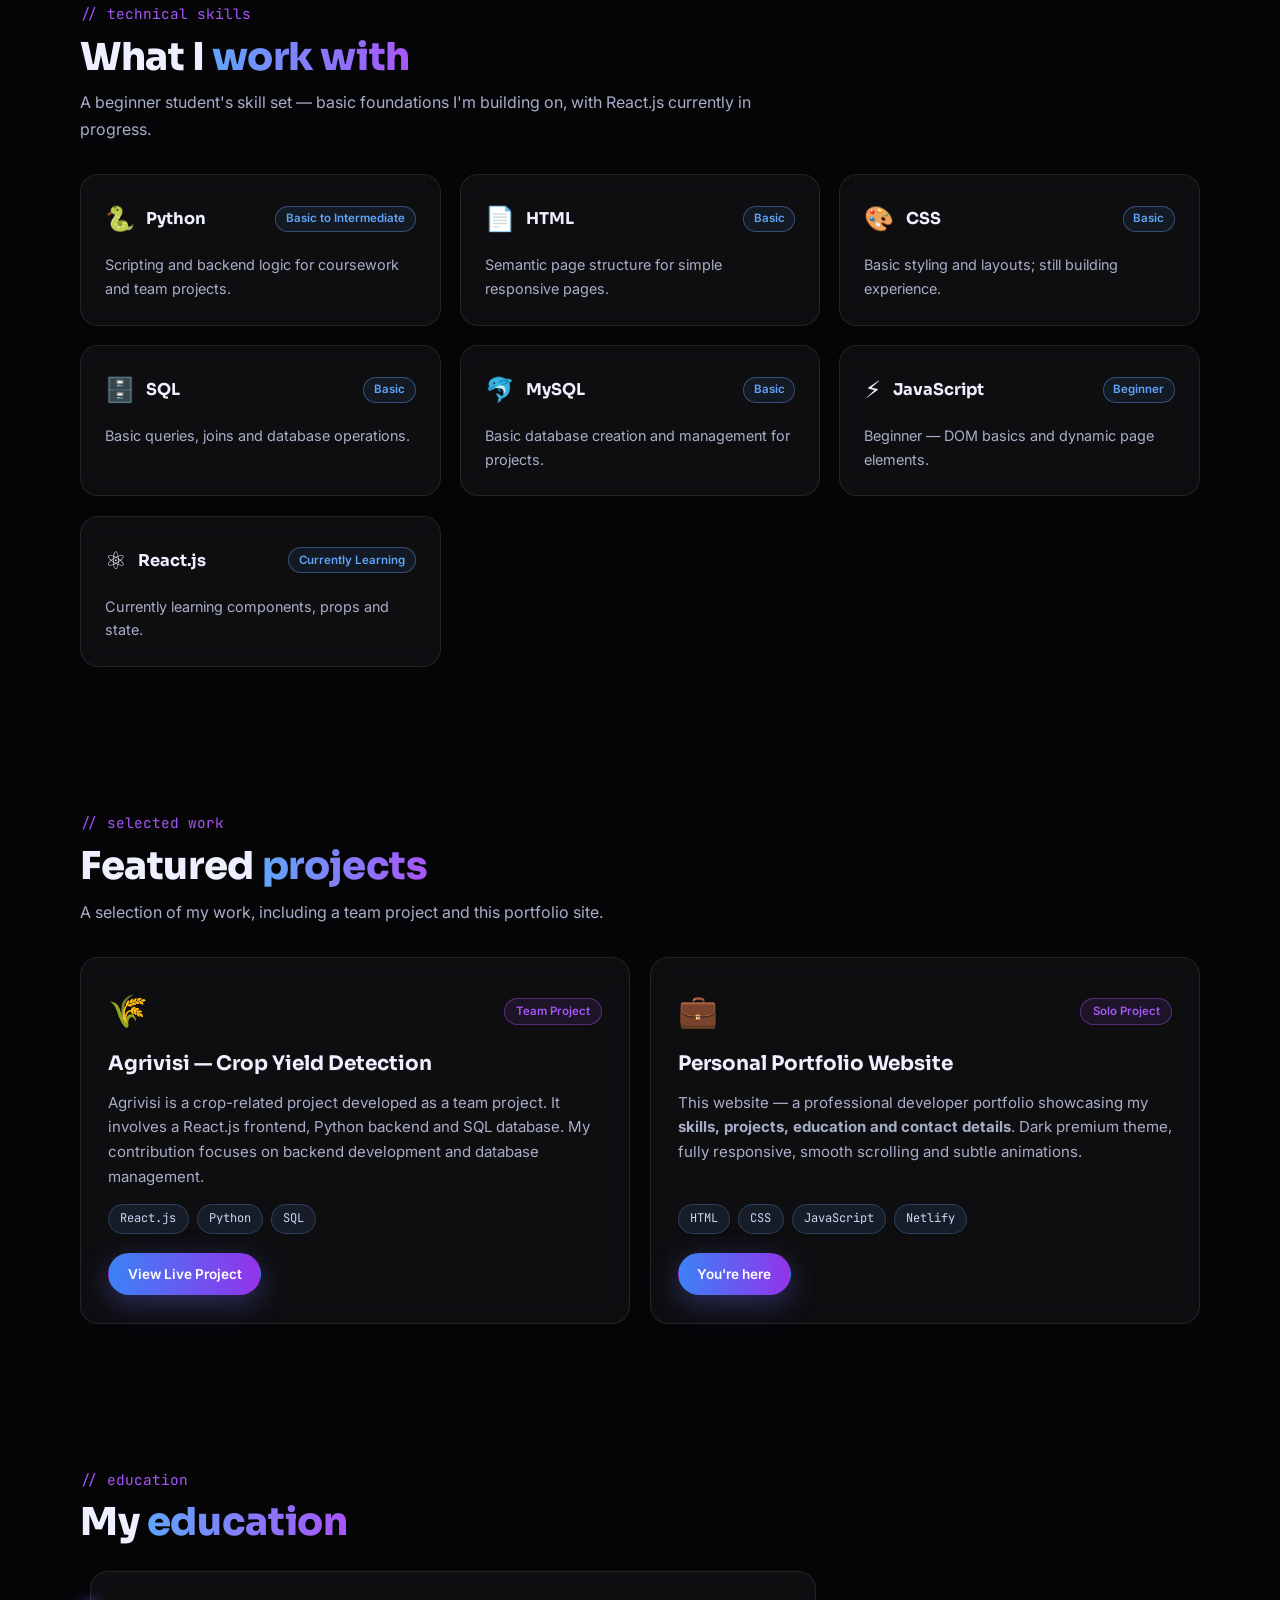
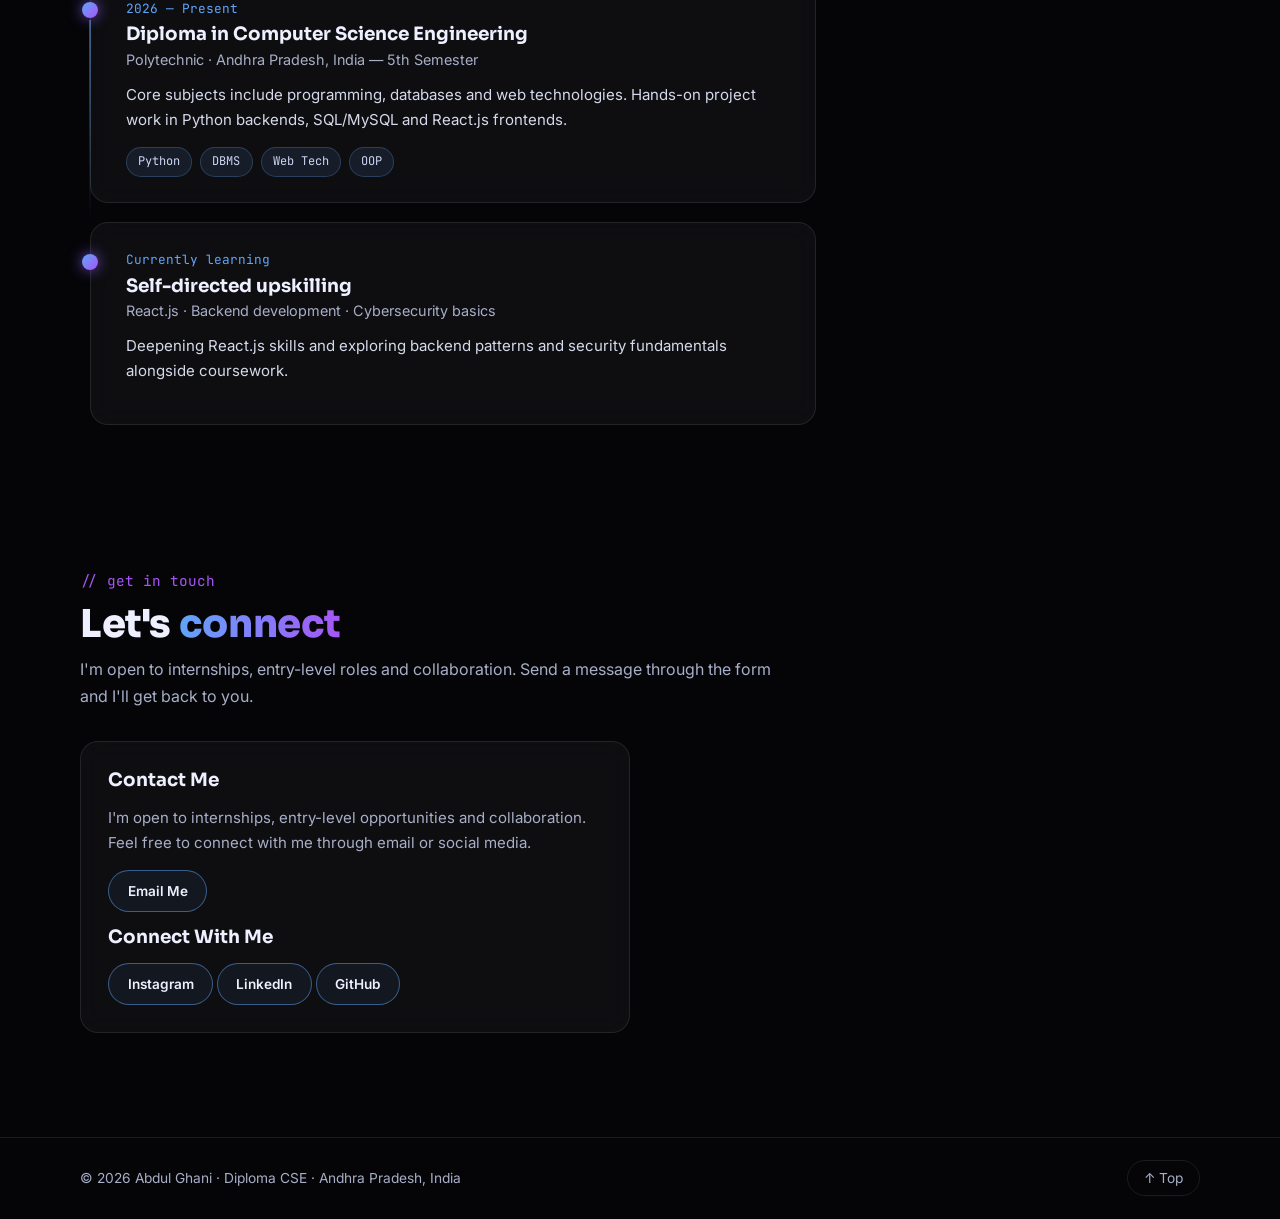
==== commit a8a0f7c4: "Update index.html" ====
--- a/index.html
+++ b/index.html
@@ -199,28 +199,44 @@
         <p class="section-eyebrow reveal">// get in touch</p>
         <h2 class="section-title reveal">Let's <span class="gradient-text">connect</span></h2>
         <p class="section-sub reveal">I'm open to internships, entry-level roles and collaboration. Send a message through the form and I'll get back to you.</p>
-        <div class="contact-grid">
-          <div class="contact-links reveal">
-            <div class="glass contact-intro">
-              <h3>Contact Me</h3>
-              <p>The easiest way to reach me is through the message form. You can also reach me by email using the button below.</p>
-              <!-- TODO: replace the address below with your real email when ready -->
-              <p><a class="btn btn-small btn-outline" href="mailto: abdulghanimobin2024@gmail.com">Email Me</a></p>
-              <p class="contact-hint">Email button uses a placeholder address you can edit later in the #contact section.</p>
-            </div>
-            <!-- Resume download removed: no real resume uploaded yet. Re-add a download link here after replacing resume.pdf with the real file. -->
-          </div>
-          <form class="glass contact-form reveal" name="contact" method="POST" action="/thank-you" data-netlify="true" netlify-honeypot="bot-field">
-            <input type="hidden" name="form-name" value="contact" />
-            <p class="hidden-field" aria-hidden="true"><label>Don't fill this out: <input name="bot-field" tabindex="-1" autocomplete="off" /></label></p>
-            <label>Your name<input type="text" name="name" placeholder="Recruiter" required autocomplete="name" /></label>
-            <label>Your email<input type="email" name="email" placeholder="Recruiter@company.com" required autocomplete="email" /></label>
-            <label>Message<textarea name="message" rows="5" placeholder="Hi Abdul, we'd like to talk about…" required></textarea></label>
-            <button type="submit" class="btn btn-gradient" id="sendBtn">Send Message</button>
-            <p class="form-note" id="formNote" role="status"></p>
-          </form>
-        </div>
-      </div>
+        
+<div class="contact-grid">
+  <div class="contact-links reveal">
+    <div class="glass contact-intro">
+      <h3>Contact Me</h3>
+
+      <p>
+        I'm open to internships, entry-level opportunities
+        and collaboration. Feel free to connect with me
+        through email or social media.
+      </p>
+
+      <p>
+        <a class="btn btn-small btn-outline"
+           href="mailto:abdulghanimobin2024@gmail.com">
+          Email Me
+        </a>
+      </p>
+
+      <h3 class="social-heading">Connect With Me</h3>
+
+      <div class="social-links">
+        <a class="btn btn-small btn-outline"
+           href="https://www.instagram.com/mr_ghani__002?knvt=MXE2NWdvaWNicXIwYQ=="
+           target="_blank" rel="noopener noreferrer">Instagram</a>
+
+        <a class="btn btn-small btn-outline"
+           href="https://www.linkedin.com/in/ghani-abdul-932027390"
+           target="_blank" rel="noopener noreferrer">LinkedIn</a>
+
+        <a class="btn btn-small btn-outline"
+           href="https://github.com/abdulghanimobin2024-bit"
+           target="_blank" rel="noopener noreferrer">GitHub</a>
+      </div>
+    </div>
+  </div>
+</div>
+
     </section>
   </main>
 
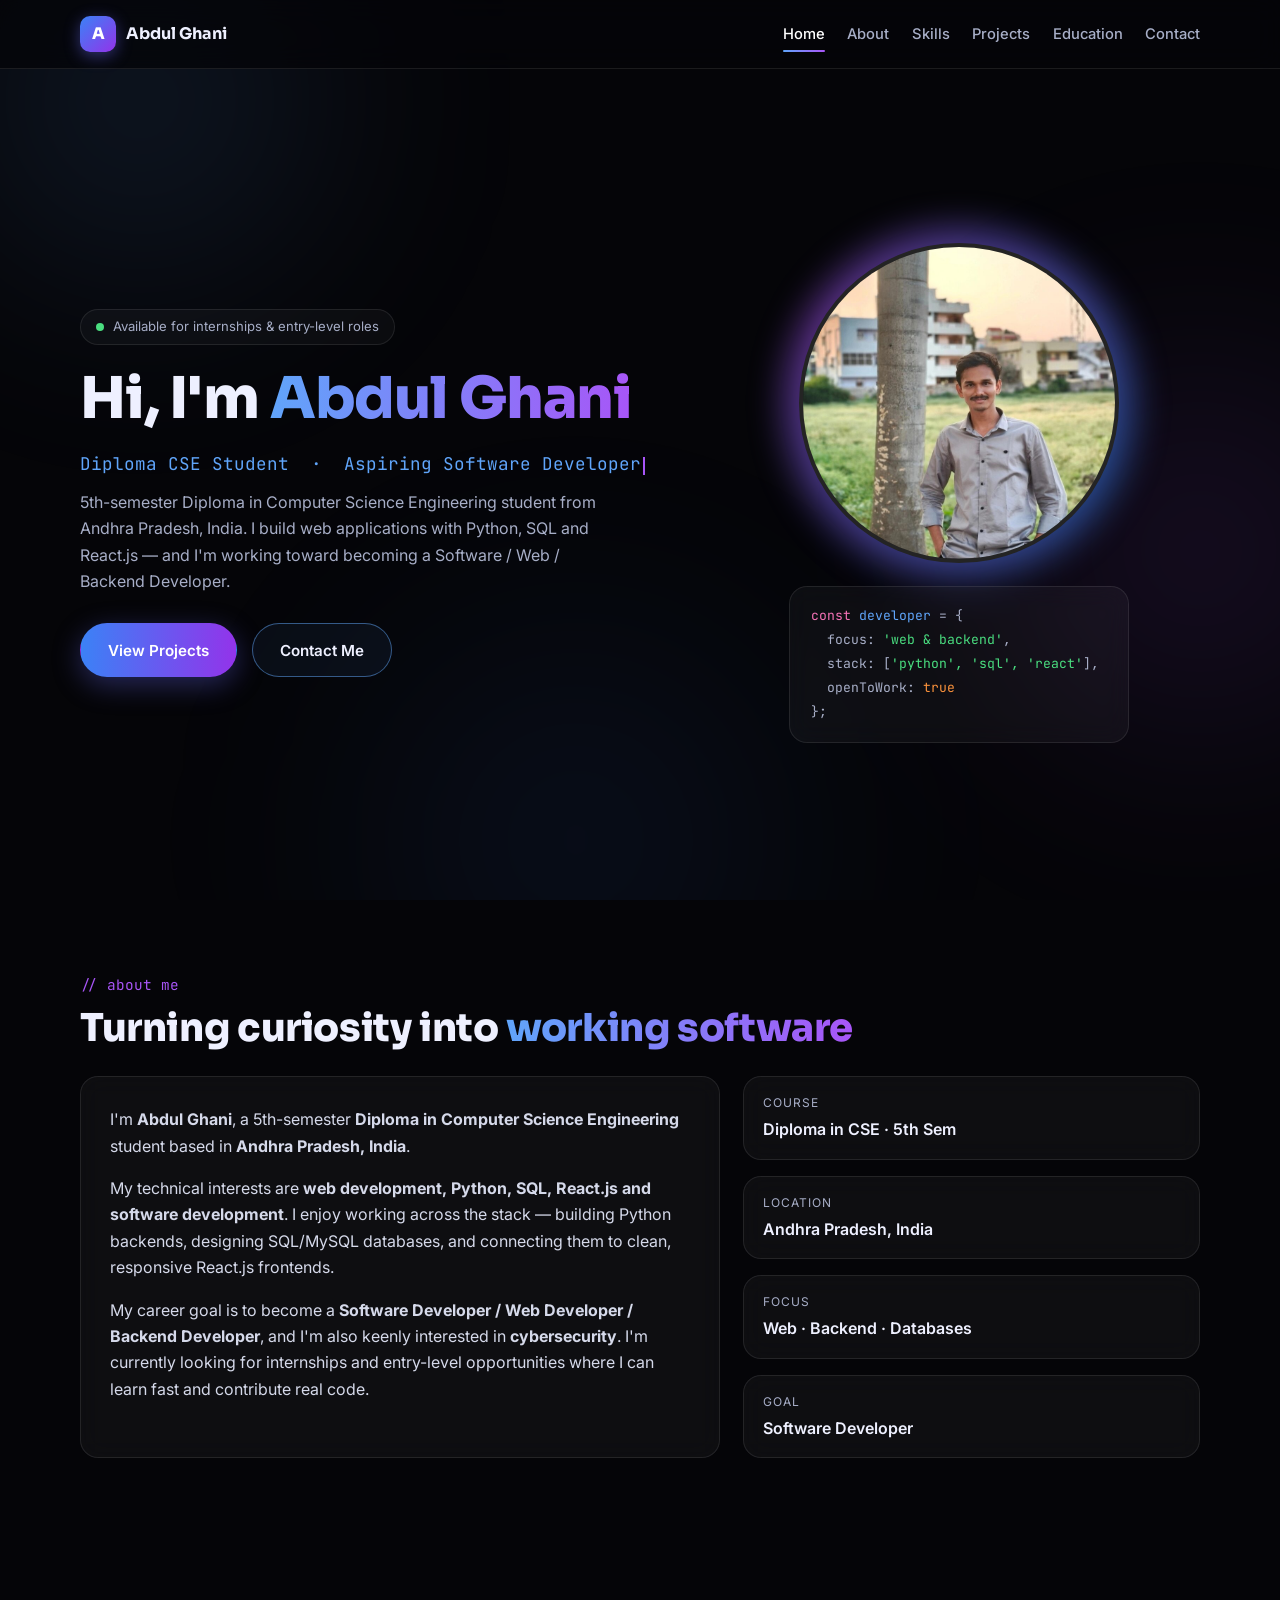
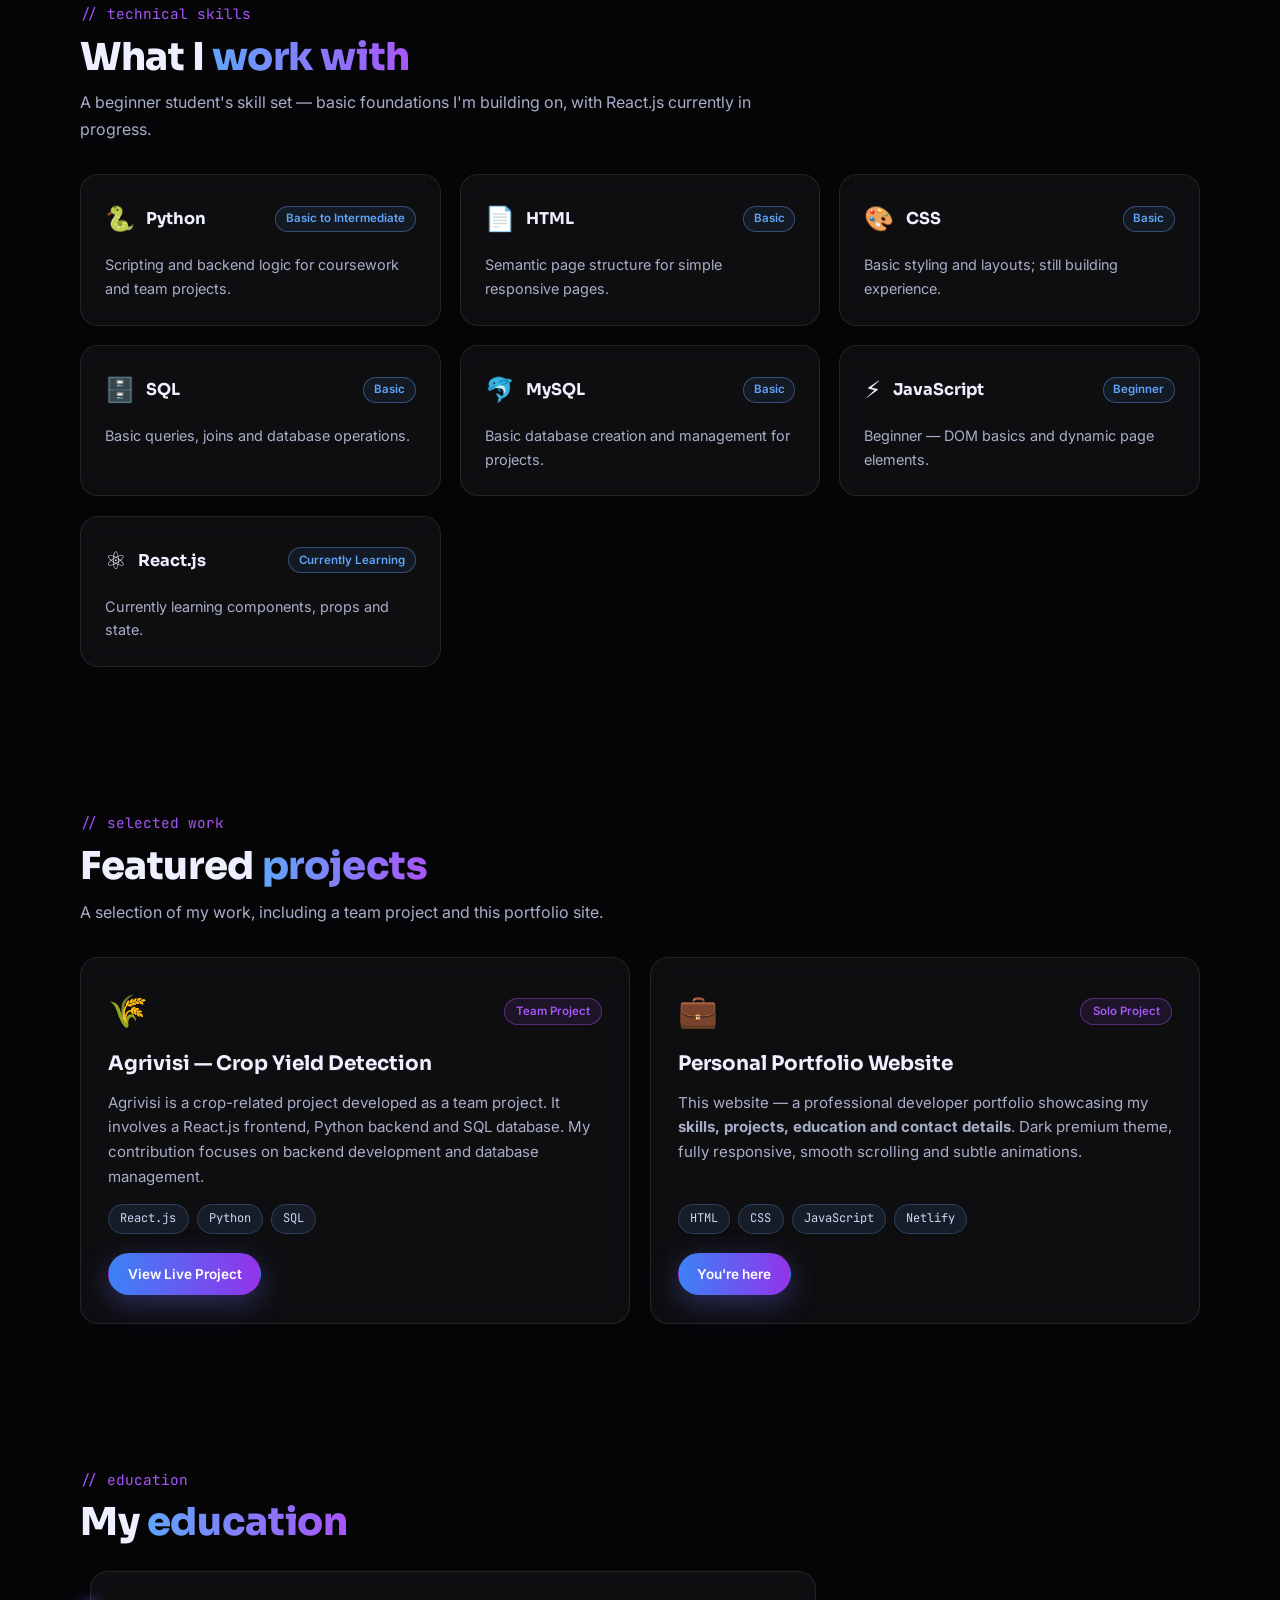
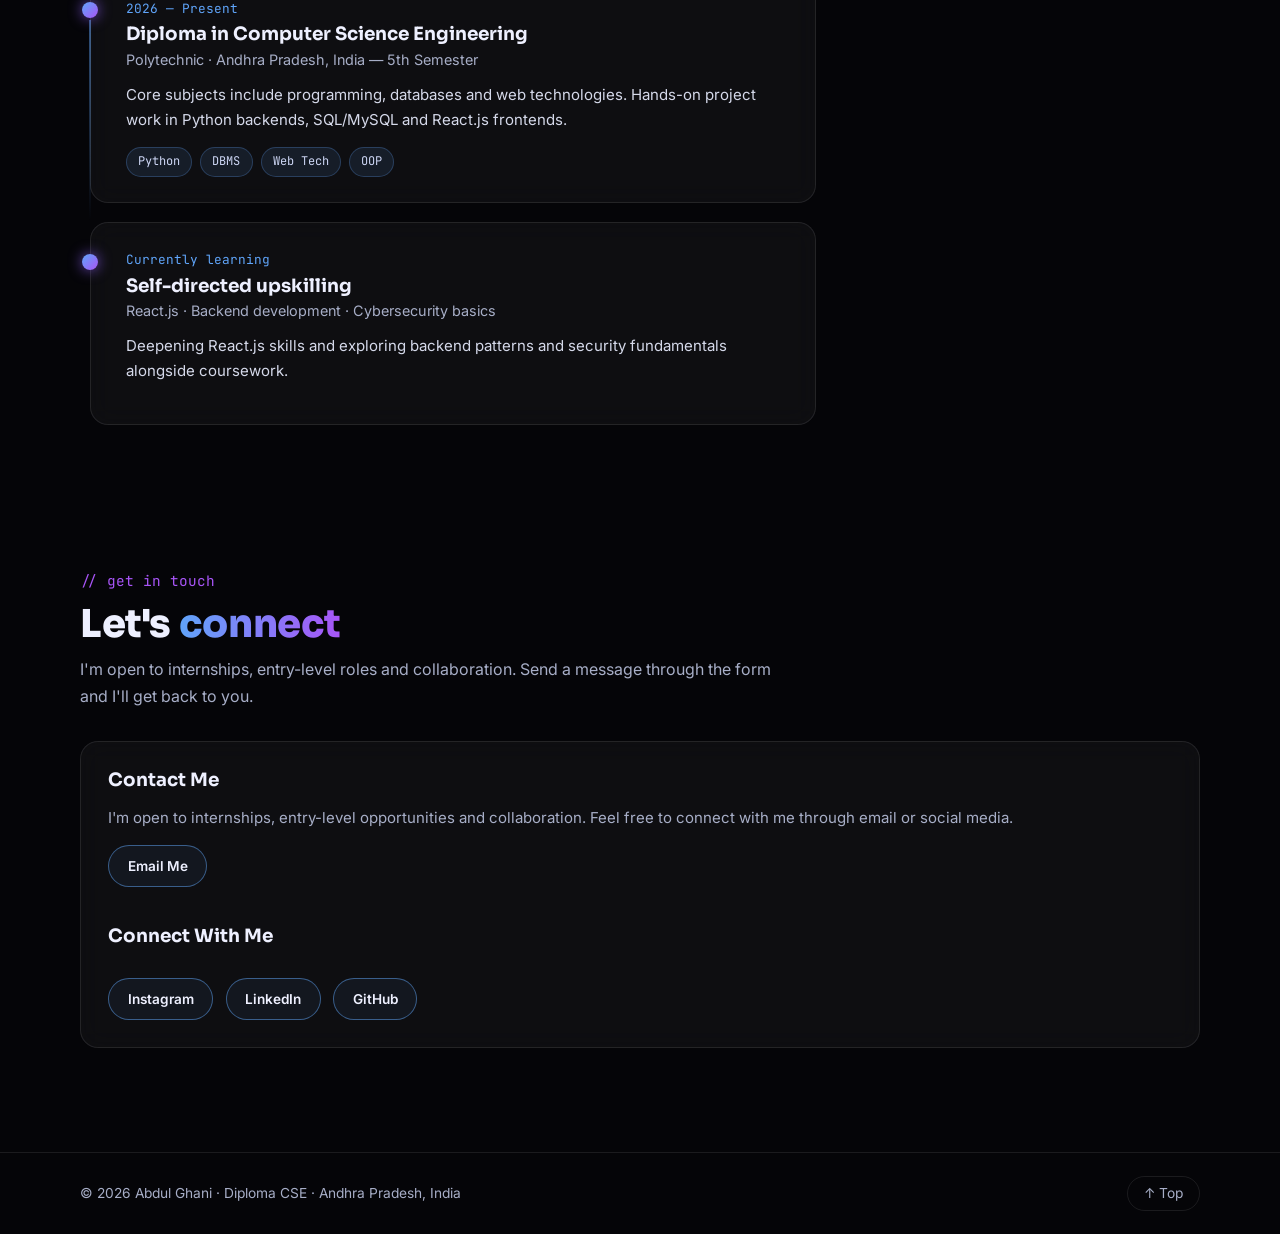
==== commit bc5428d6: "Update index.html" ====
--- a/index.html
+++ b/index.html
@@ -17,7 +17,7 @@
   <meta name="description" content="Abdul Ghani, Diploma in Computer Science Engineering student (5th Semester, Andhra Pradesh, India). Aspiring Software / Web / Backend Developer skilled in Python, SQL, HTML, CSS, JavaScript and React.js. View projects, skills and contact details." />
   <meta name="author" content="Abdul Ghani" />
   <meta name="theme-color" content="#050508" />
-  <meta property="og:title" content="Abdul Ghani — Software Developer" />
+  <meta property="og:title" content="Abdul Ghani — web Developer" />
   <meta property="og:description" content="Diploma CSE student building web apps with Python, SQL, JavaScript and React.js. Explore my projects and get in touch." />
   <meta property="og:type" content="website" />
   <link rel="icon" href="data:image/svg+xml,%3Csvg xmlns='http://www.w3.org/2000/svg' viewBox='0 0 64 64'%3E%3Cdefs%3E%3ClinearGradient id='g' x1='0' y1='0' x2='1' y2='1'%3E%3Cstop offset='0' stop-color='%2360a5fa'/%3E%3Cstop offset='1' stop-color='%23a855f7'/%3E%3C/linearGradient%3E%3C/defs%3E%3Crect width='64' height='64' rx='14' fill='%23070710'/%3E%3Ctext x='32' y='43' font-family='monospace' font-size='32' font-weight='bold' text-anchor='middle' fill='url(%23g)'%3EA%3C/text%3E%3C/svg%3E" />
--- a/styles.css
+++ b/styles.css
@@ -231,3 +231,35 @@
   .nav-toggle[aria-expanded="true"] span:nth-child(3) { transform: translateY(-6px) rotate(-45deg); }
   .footer-inner { flex-direction: column; }
 }
+/* Social media buttons */
+.contact-grid {
+  grid-template-columns: 1fr;
+}
+
+.contact-links {
+  width: 100%;
+}
+
+.contact-intro {
+  width: 100%;
+}
+
+.social-heading {
+  margin-top: 1.5rem;
+  margin-bottom: 1rem;
+}
+
+.social-links {
+  display: flex;
+  flex-wrap: wrap;
+  gap: 0.8rem;
+}
+
+.social-links .btn {
+  text-decoration: none;
+  transition: transform 0.2s ease;
+}
+
+.social-links .btn:hover {
+  transform: translateY(-3px);
+}
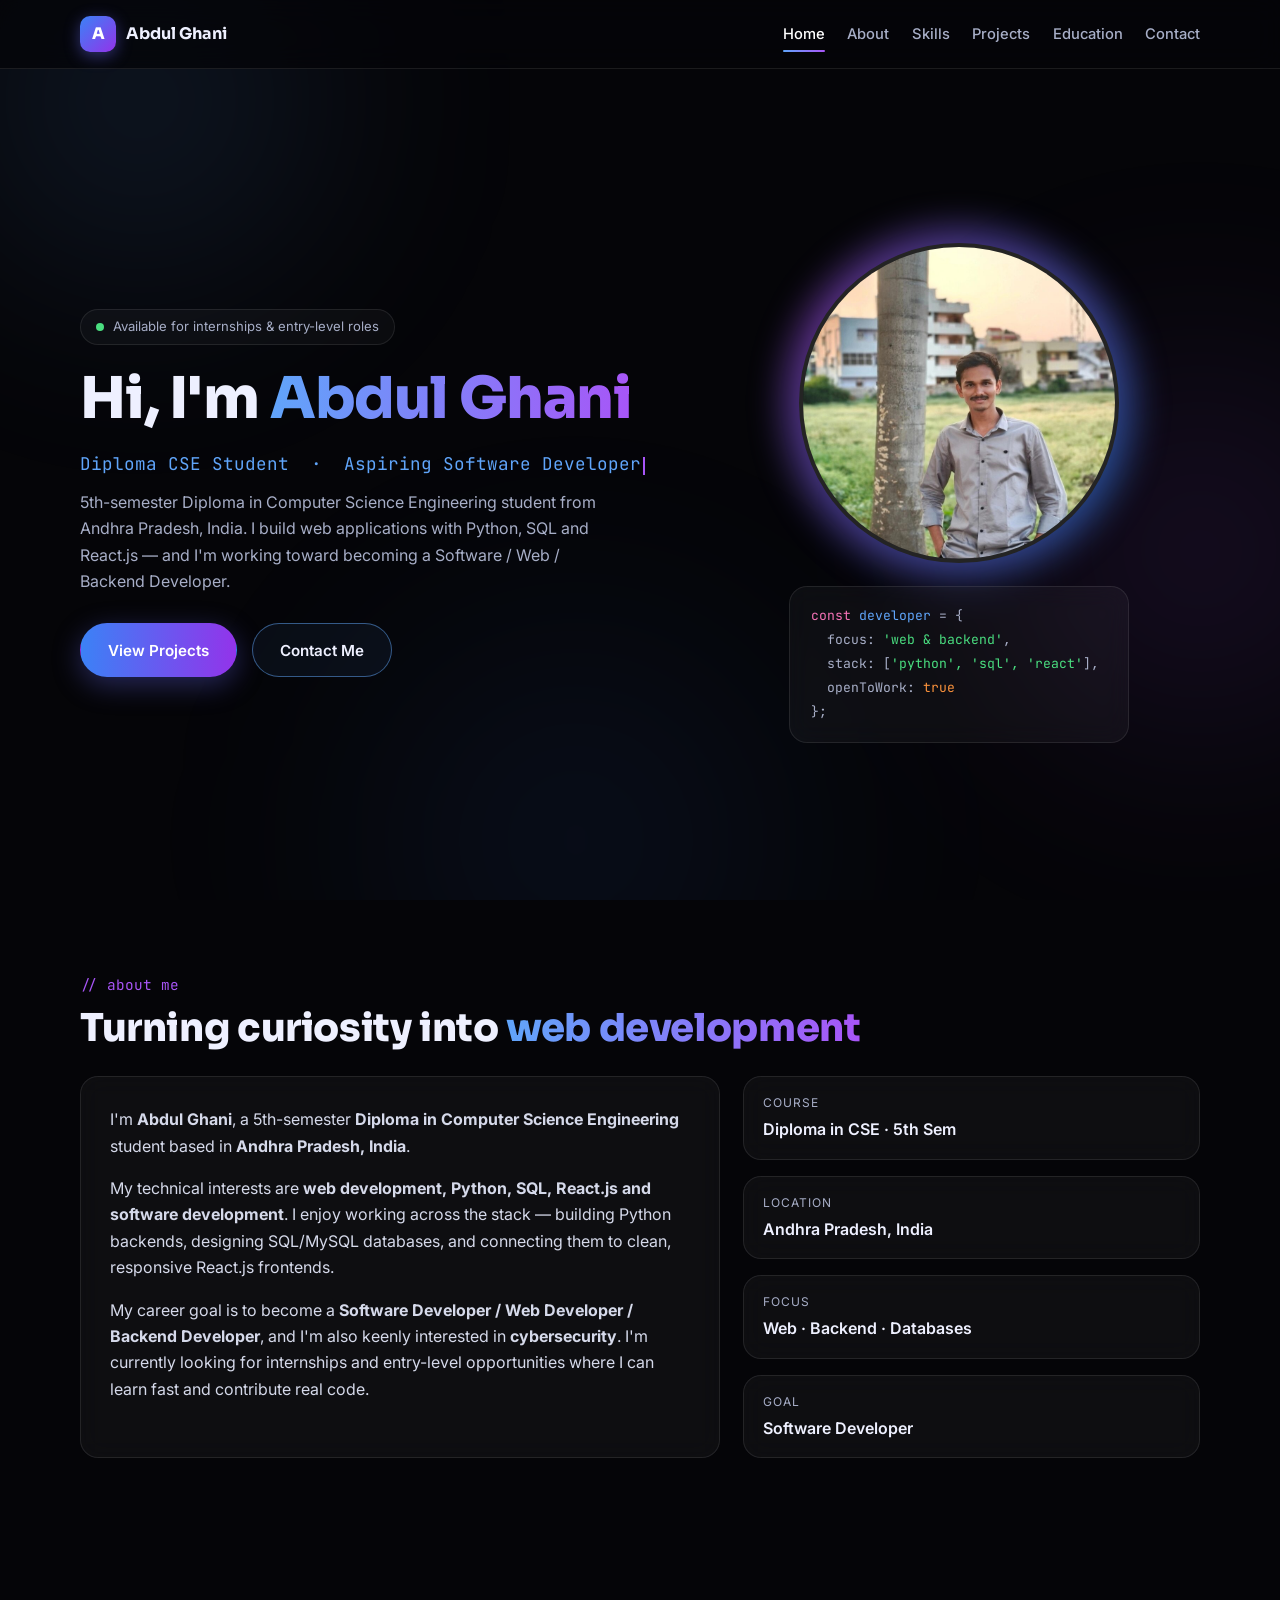
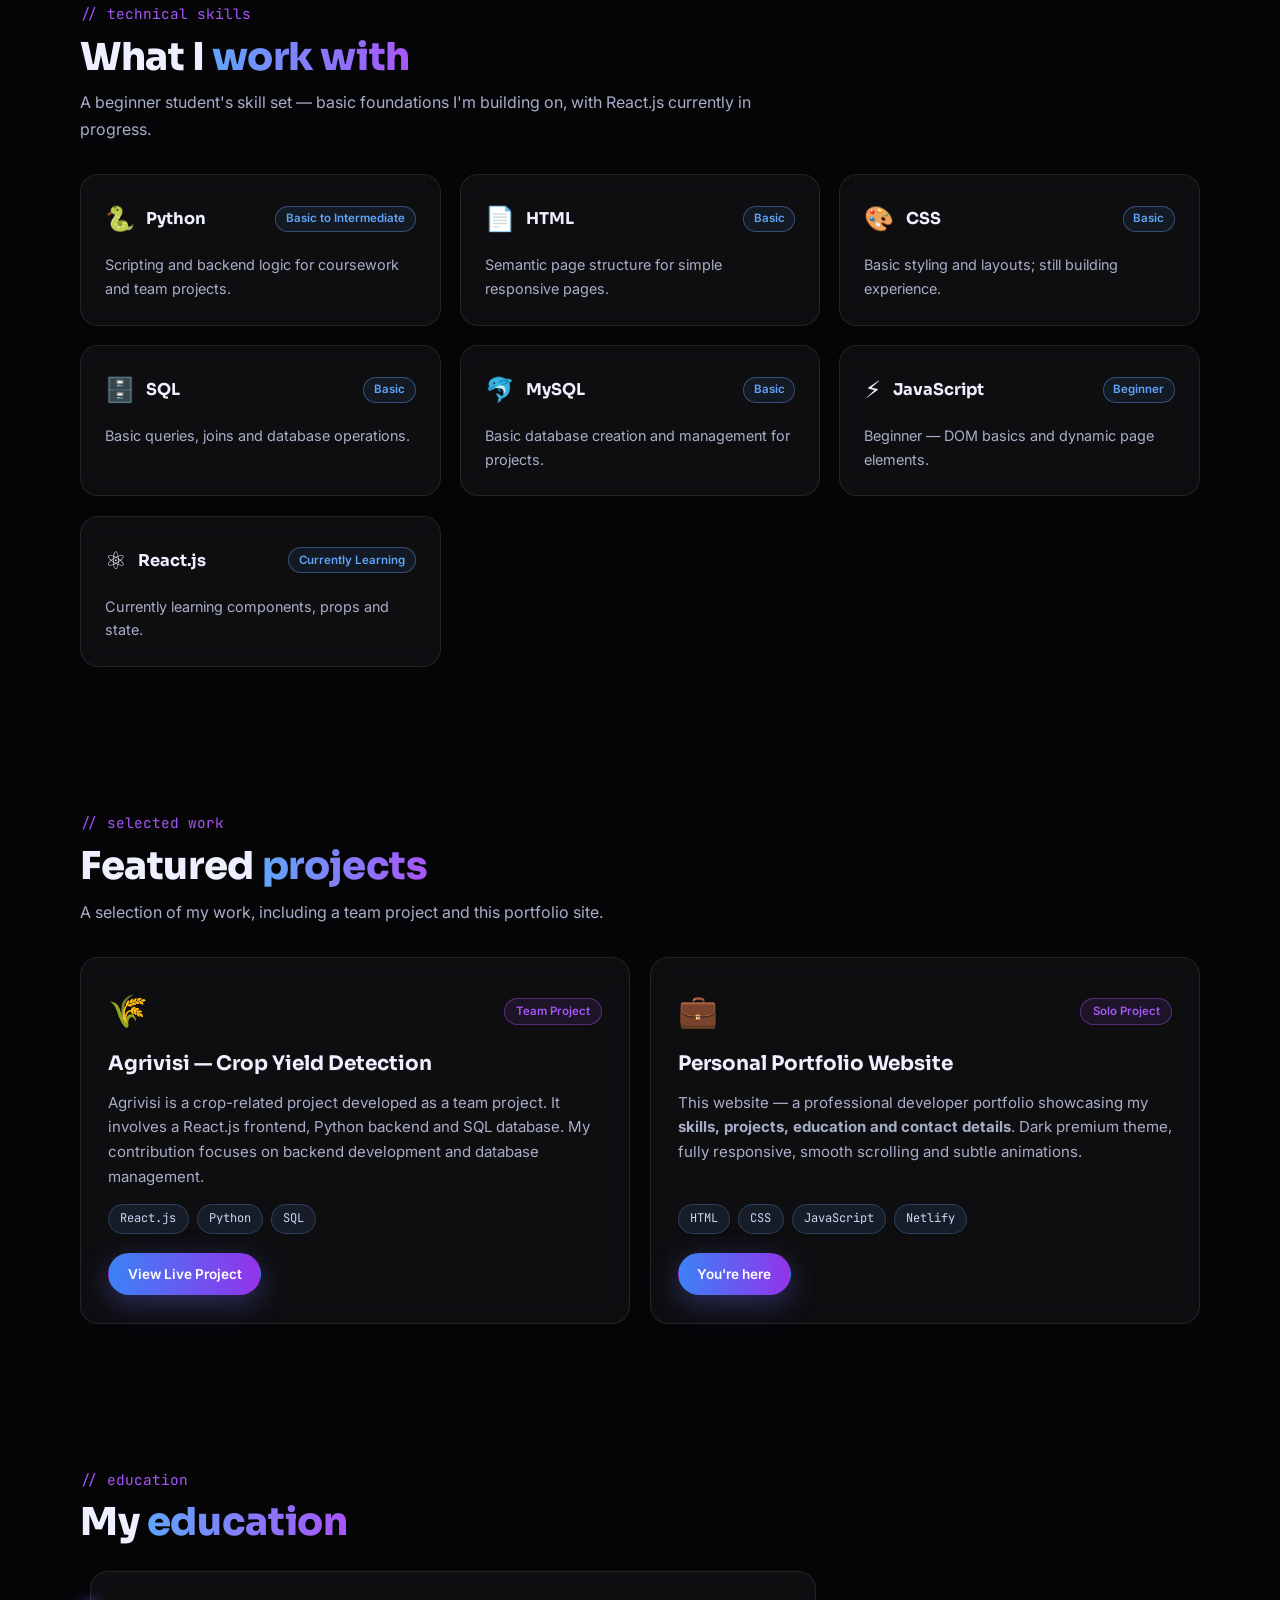
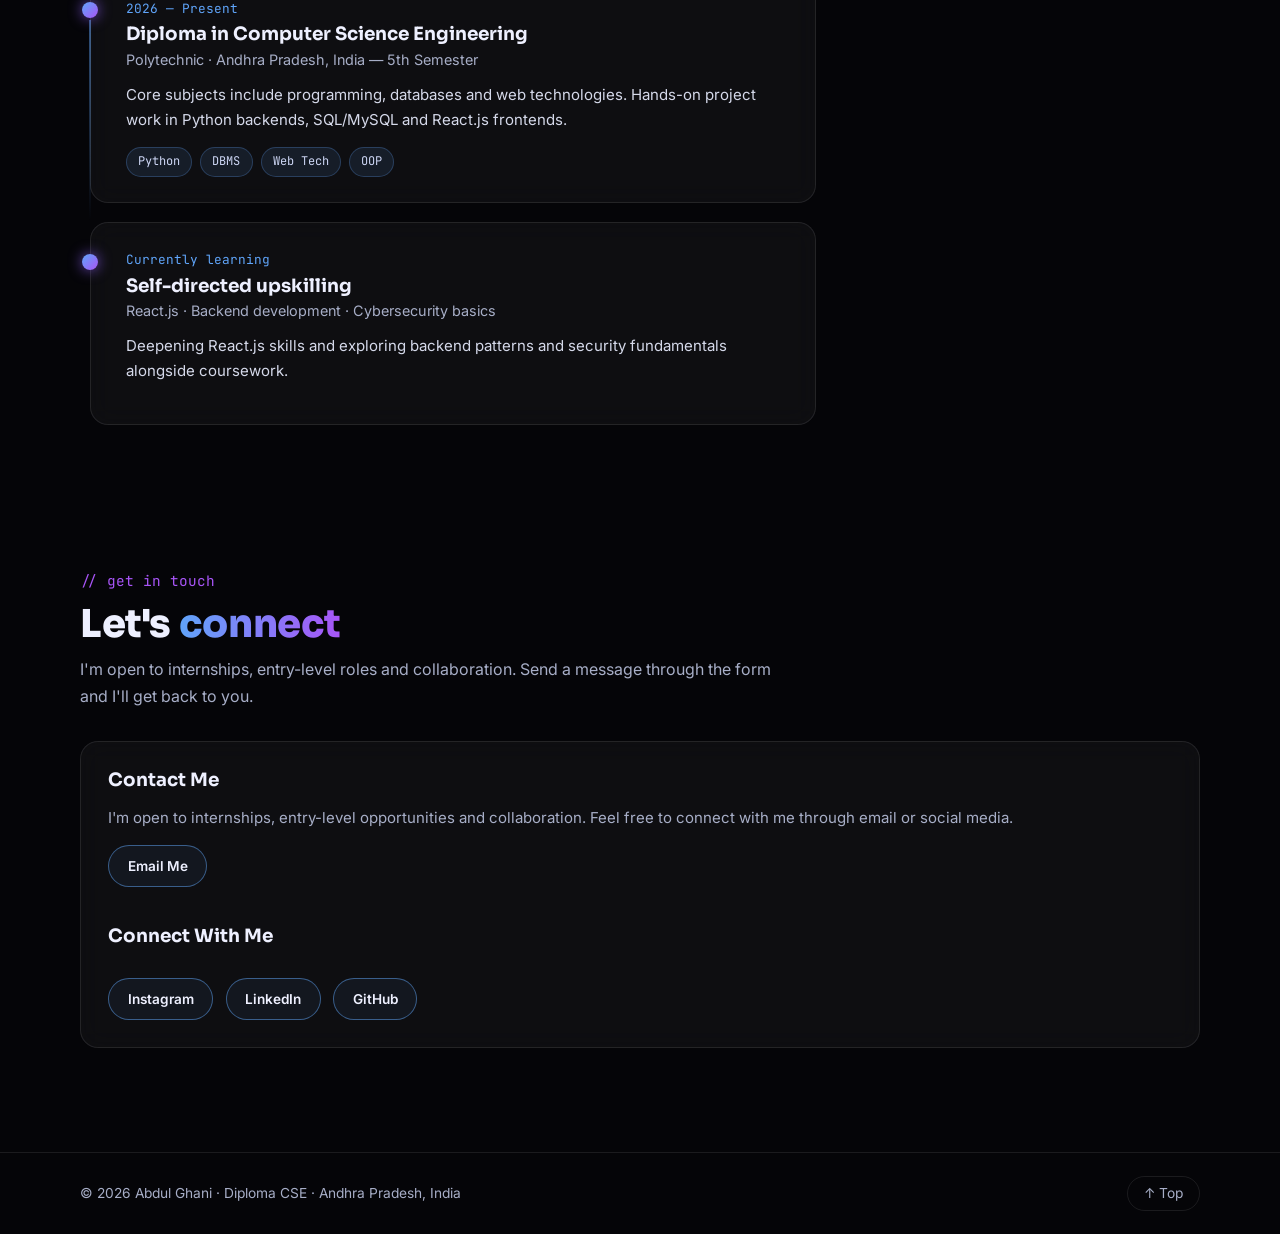
==== commit ee46a669: "Update index.html" ====
--- a/index.html
+++ b/index.html
@@ -83,7 +83,7 @@
     <section class="section" id="about">
       <div class="container">
         <p class="section-eyebrow reveal">// about me</p>
-        <h2 class="section-title reveal">Turning curiosity into <span class="gradient-text">working software</span></h2>
+        <h2 class="section-title reveal">Turning curiosity into <span class="gradient-text">web development</span></h2>
         <div class="about-grid">
           <div class="glass card reveal">
             <p>I'm <strong>Abdul Ghani</strong>, a 5th-semester <strong>Diploma in Computer Science Engineering</strong> student based in <strong>Andhra Pradesh, India</strong>.</p>
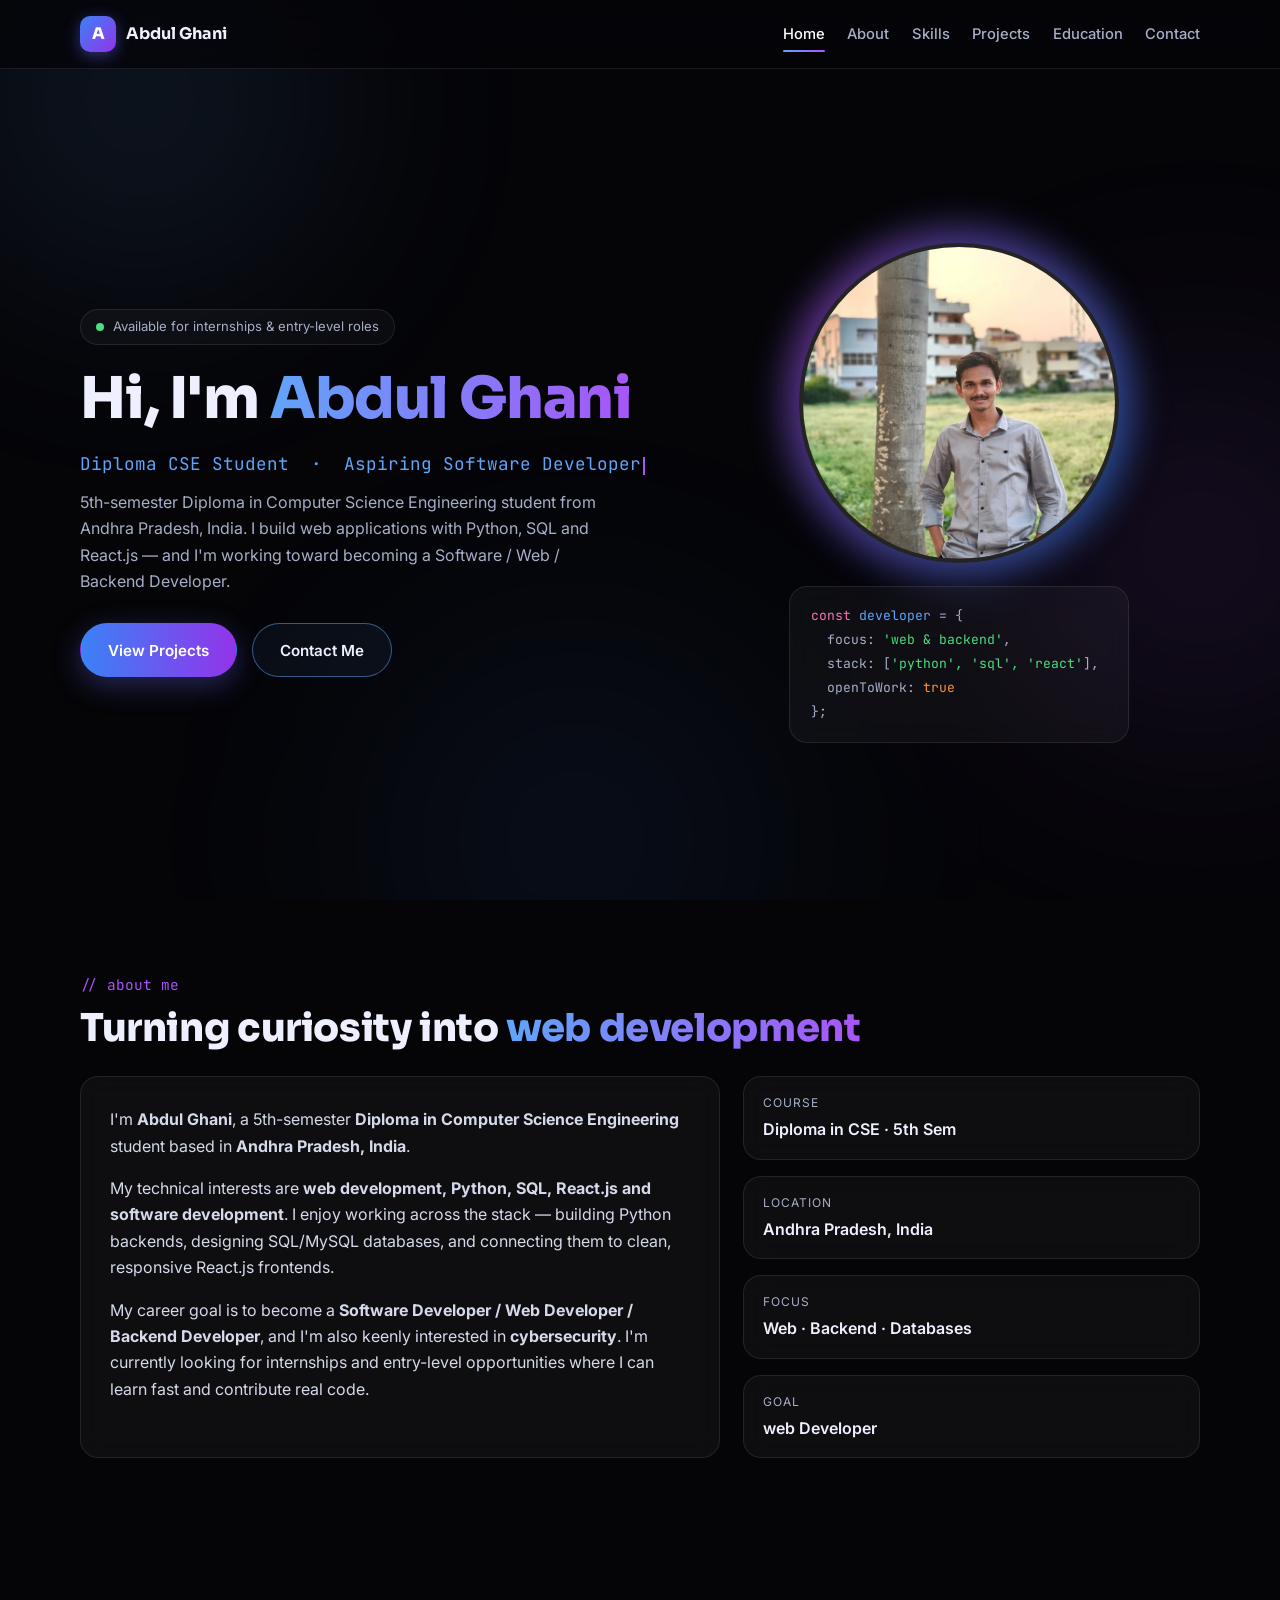
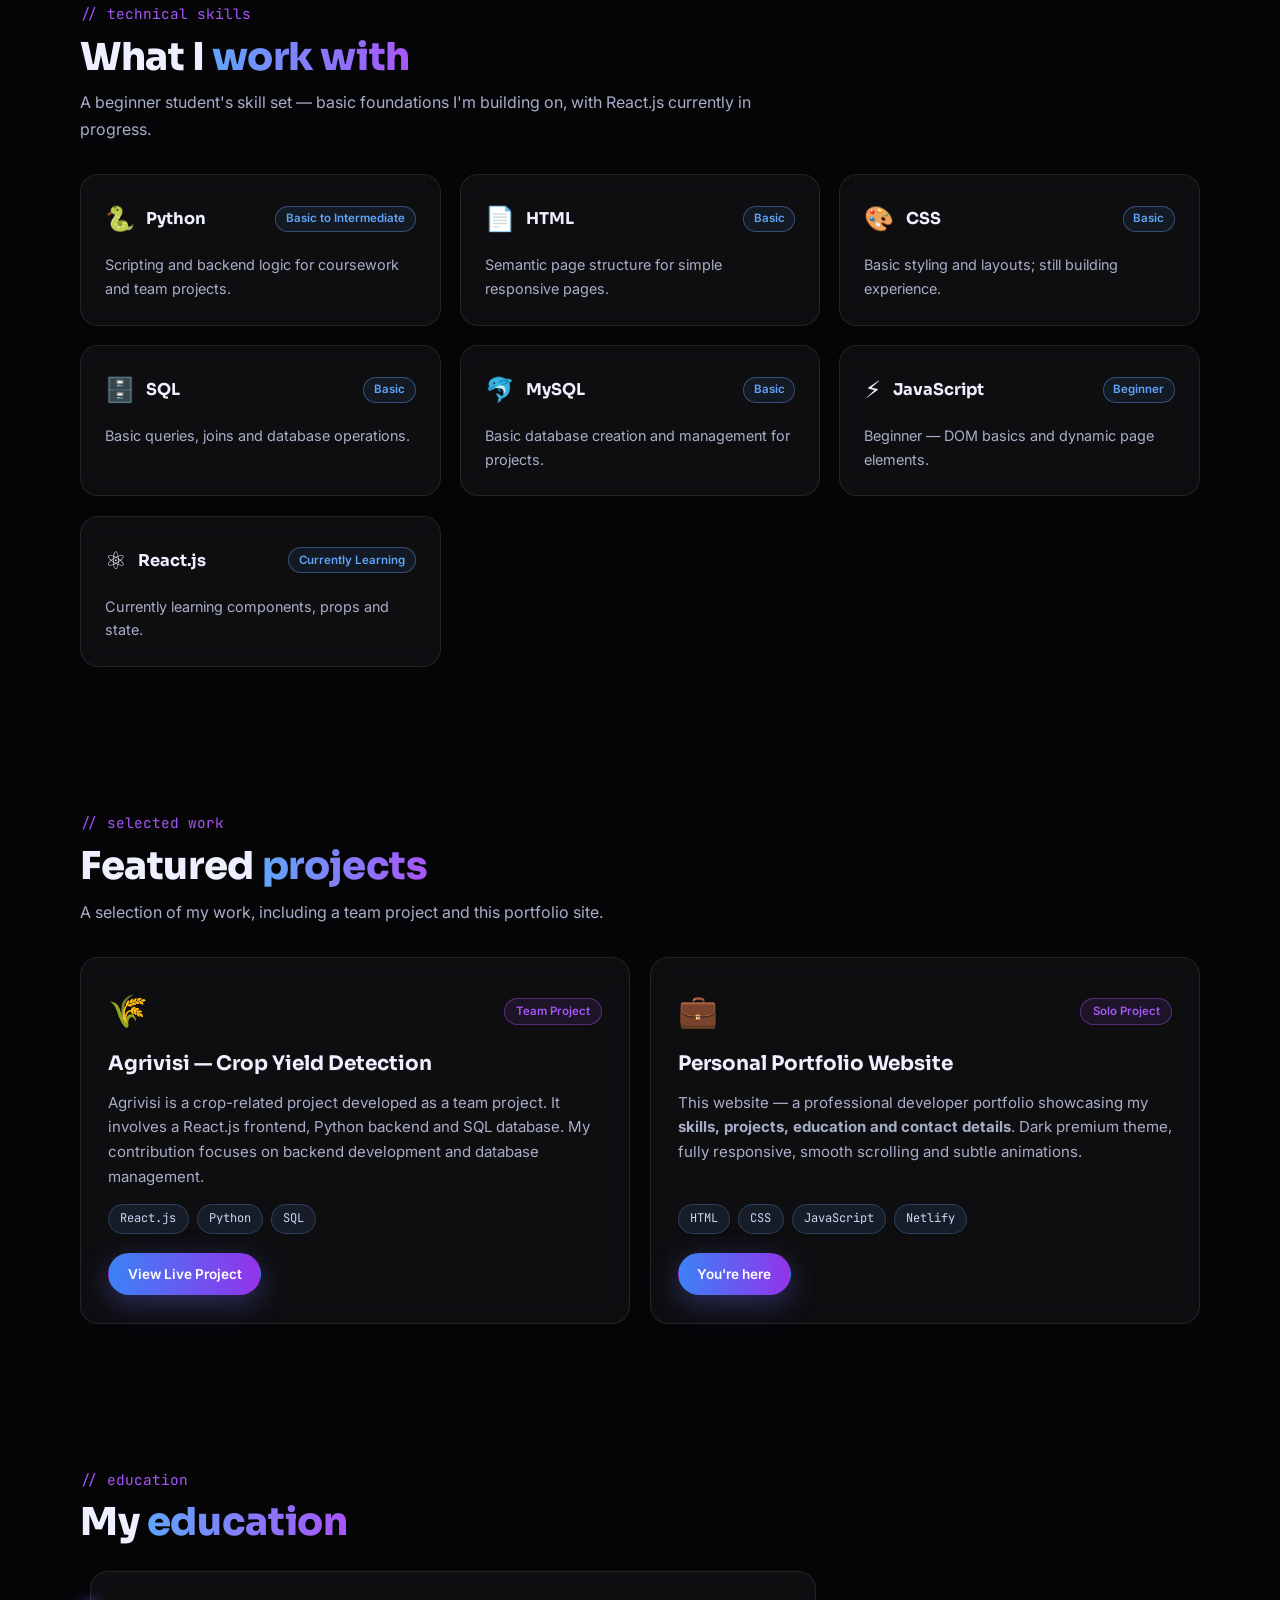
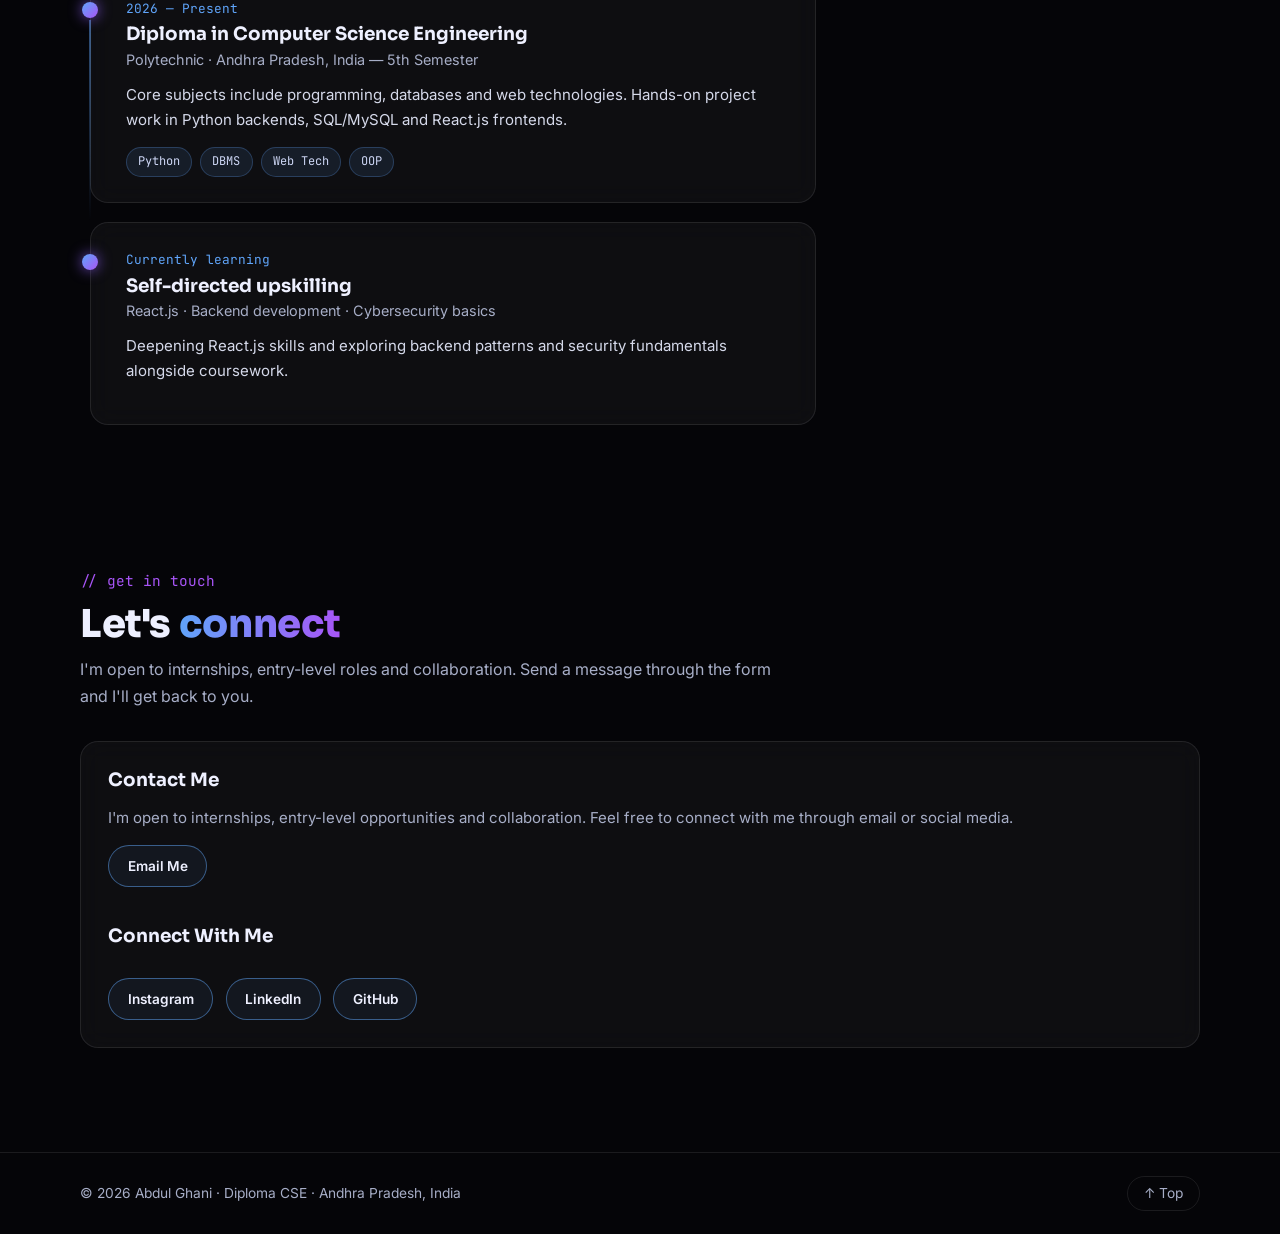
==== commit 78186aab: "Update index.html" ====
--- a/index.html
+++ b/index.html
@@ -94,7 +94,7 @@
             <li class="glass"><span class="fact-label">Course</span><span class="fact-value">Diploma in CSE · 5th Sem</span></li>
             <li class="glass"><span class="fact-label">Location</span><span class="fact-value">Andhra Pradesh, India</span></li>
             <li class="glass"><span class="fact-label">Focus</span><span class="fact-value">Web · Backend · Databases</span></li>
-            <li class="glass"><span class="fact-label">Goal</span><span class="fact-value">Software Developer</span></li>
+            <li class="glass"><span class="fact-label">Goal</span><span class="fact-value">web Developer</span></li>
           </ul>
         </div>
       </div>
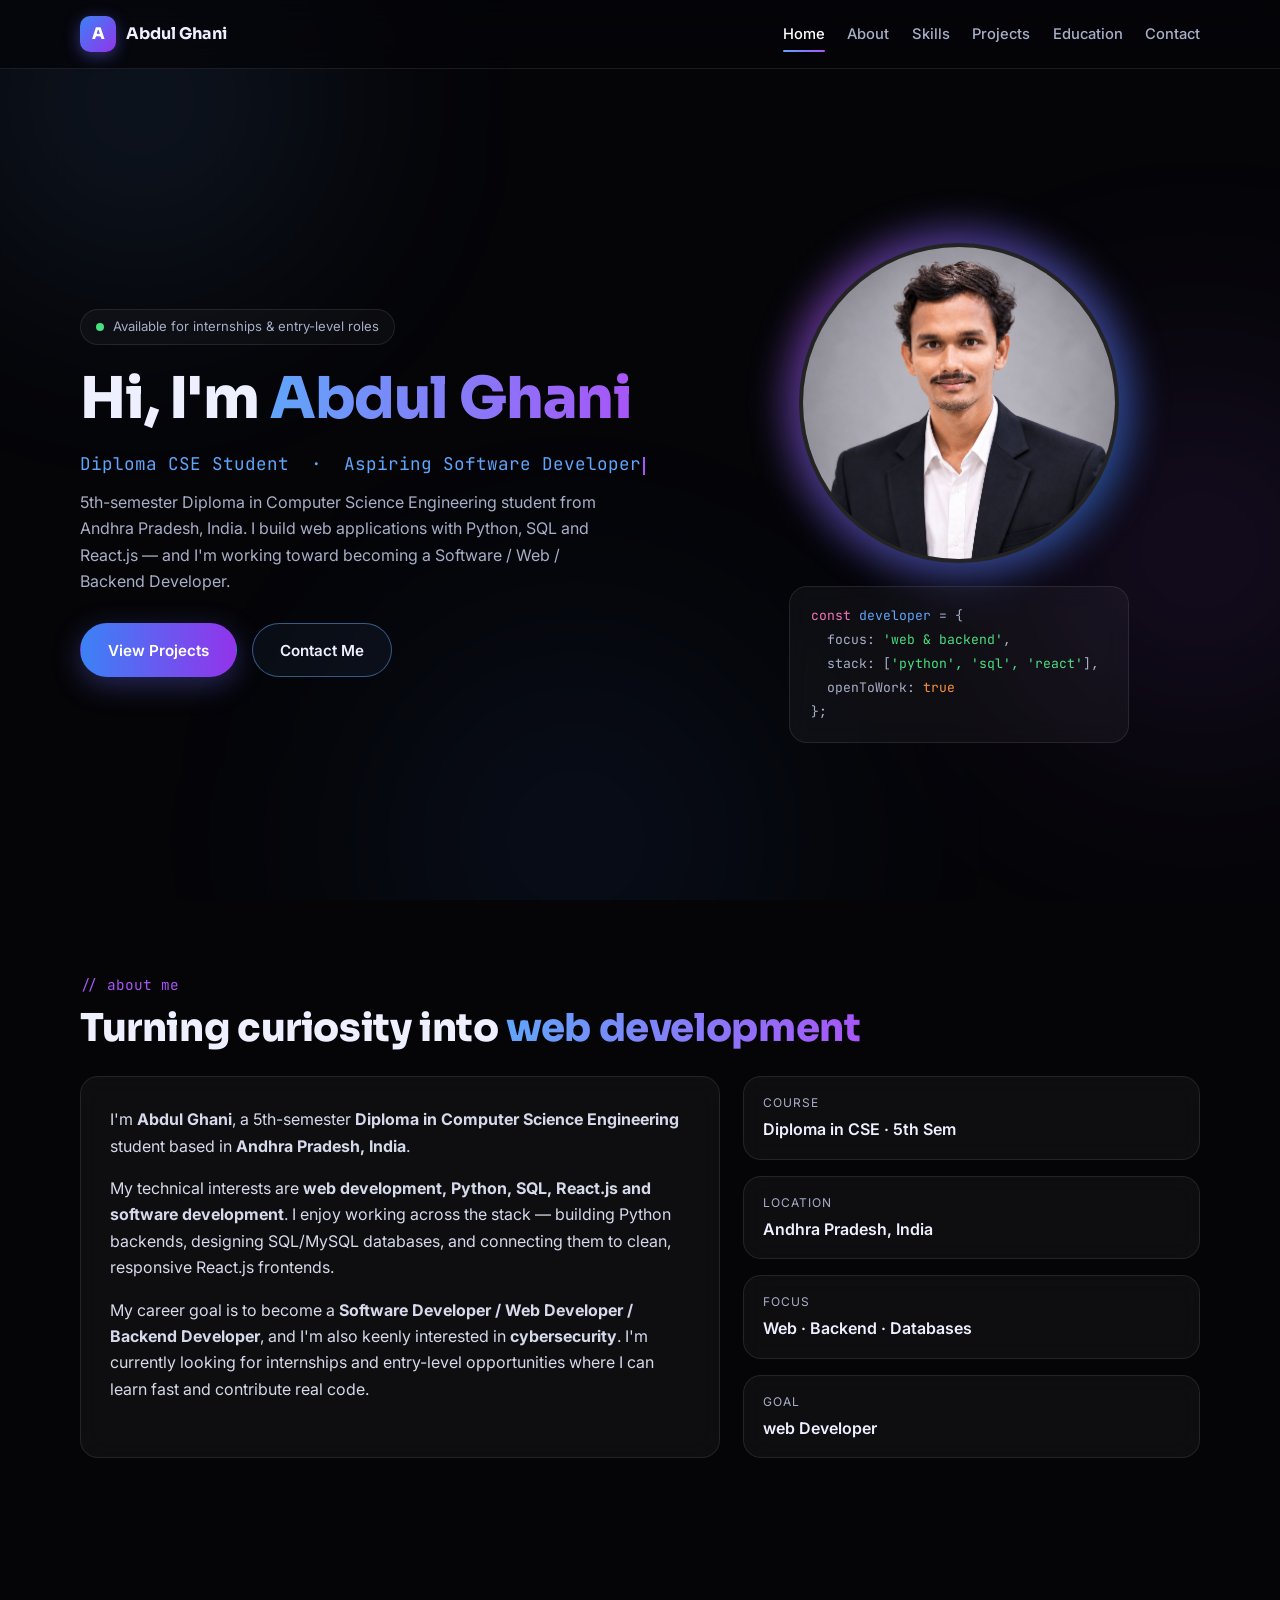
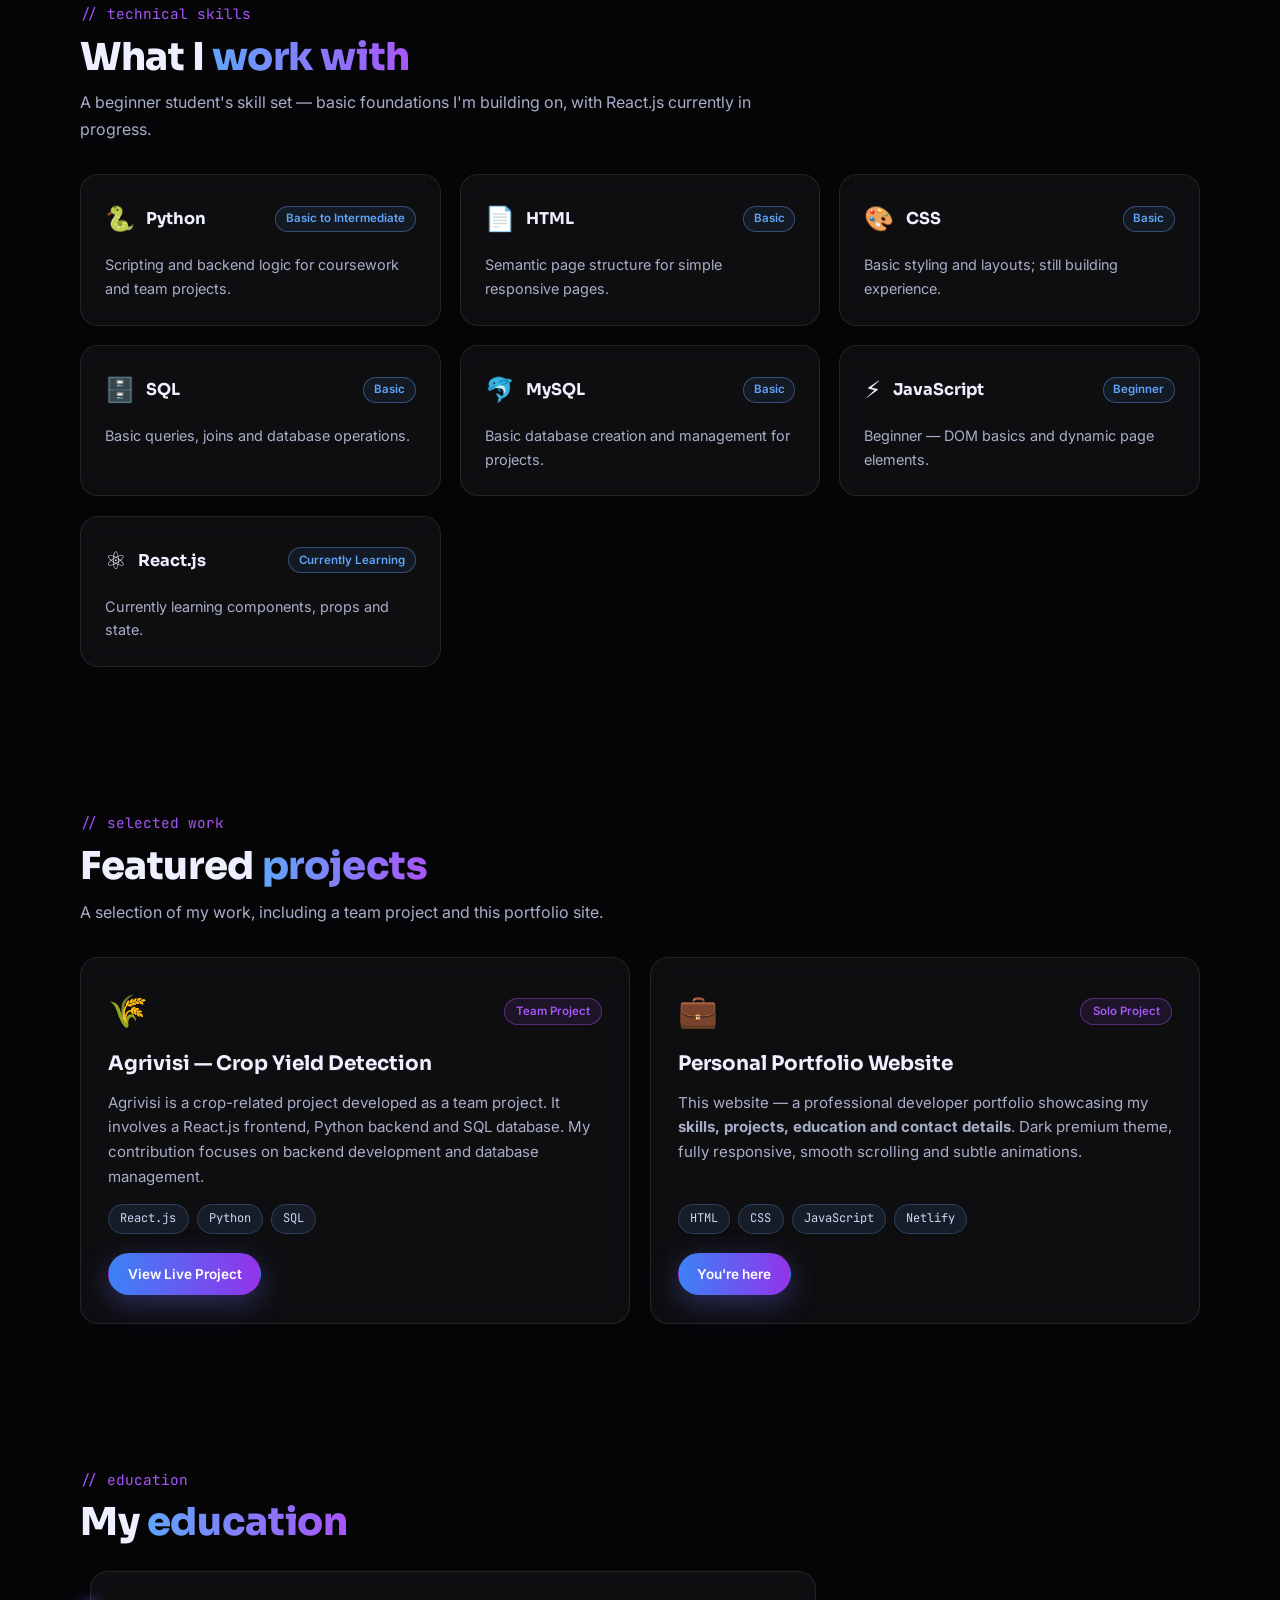
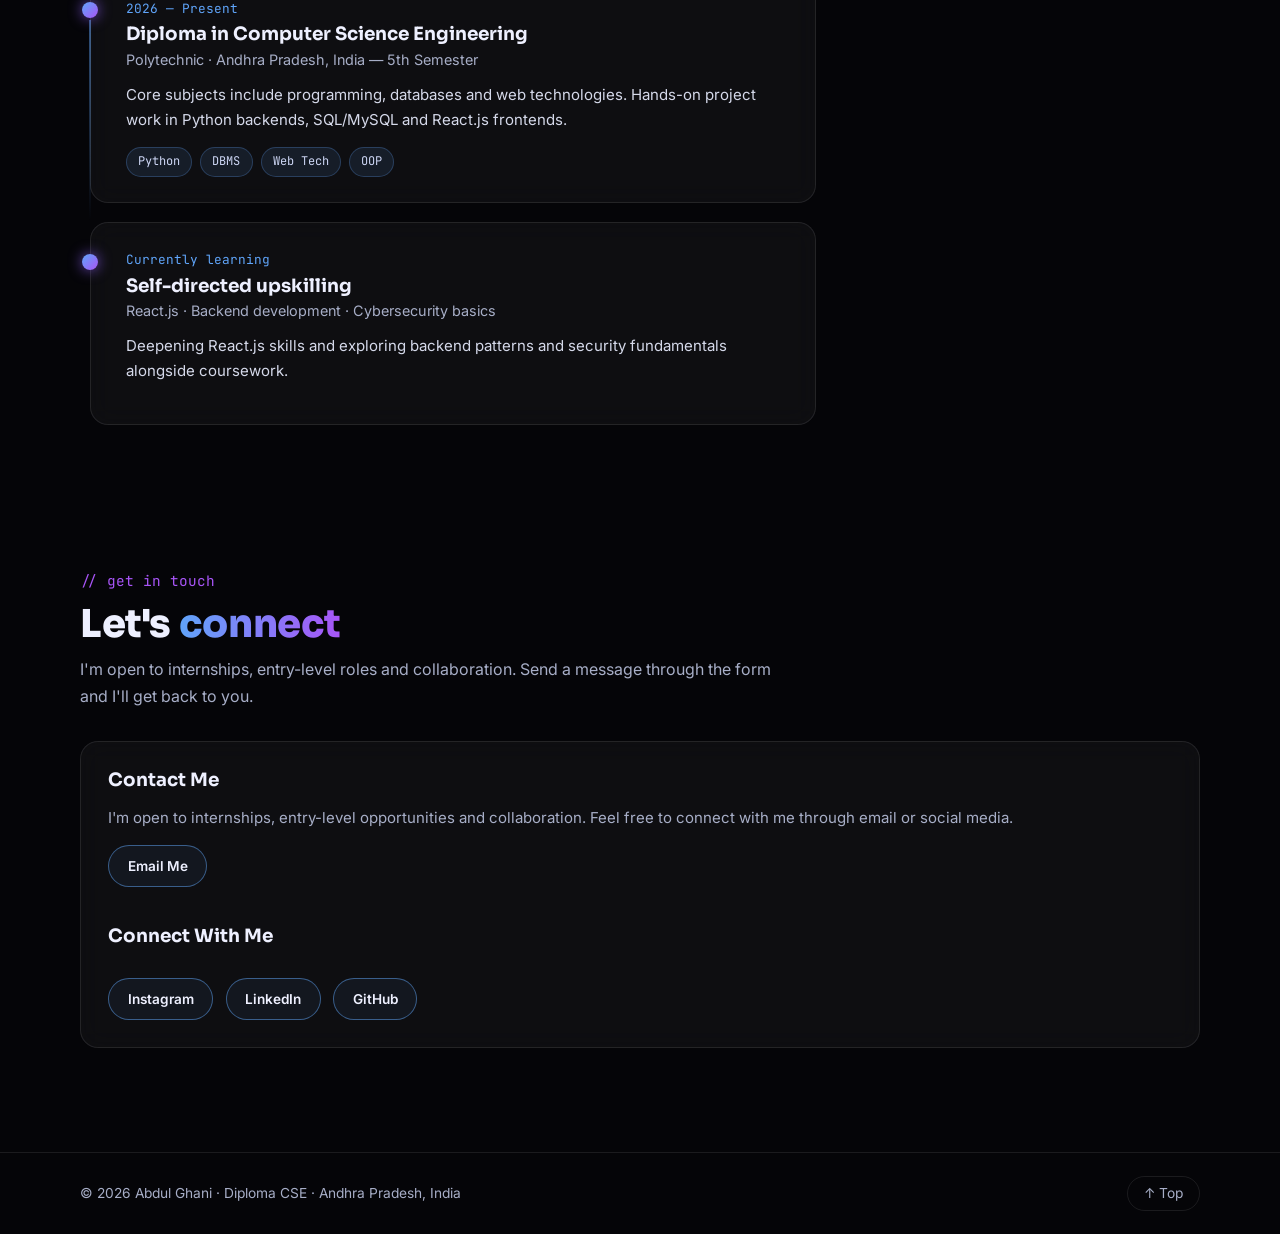
==== commit 66b4c89d: "Update index.html" ====
--- a/index.html
+++ b/index.html
@@ -13,7 +13,7 @@
     5. Contact email -> search for "TODO:" in the #contact section
     6. Resume         -> replace resume.pdf with your real resume, then re-add the download link (see #contact comment)
   ============================================================= -->
-  <title>Abdul Ghani — Software Developer | Diploma CSE Portfolio</title>
+  <title>Abdul Ghani — web Developer | Diploma CSE Portfolio</title>
   <meta name="description" content="Abdul Ghani, Diploma in Computer Science Engineering student (5th Semester, Andhra Pradesh, India). Aspiring Software / Web / Backend Developer skilled in Python, SQL, HTML, CSS, JavaScript and React.js. View projects, skills and contact details." />
   <meta name="author" content="Abdul Ghani" />
   <meta name="theme-color" content="#050508" />
@@ -55,7 +55,7 @@
       <div class="hero-text">
         <p class="hero-eyebrow reveal"><span class="pulse-dot"></span>Available for internships &amp; entry-level roles</p>
         <h1 class="reveal">Hi, I'm <span class="gradient-text">Abdul Ghani</span></h1>
-        <p class="hero-role reveal">Diploma CSE Student &nbsp;·&nbsp; <span class="typing" id="typing" aria-label="Aspiring Software Developer"></span><span class="caret" aria-hidden="true"></span></p>
+        <p class="hero-role reveal">Diploma CSE Student &nbsp;·&nbsp; <span class="typing" id="typing" aria-label="Aspiring web Developer"></span><span class="caret" aria-hidden="true"></span></p>
         <p class="hero-sub reveal">5th-semester Diploma in Computer Science Engineering student from Andhra Pradesh, India. I build web applications with Python, SQL and React.js — and I'm working toward becoming a Software / Web / Backend Developer.</p>
         <div class="hero-buttons reveal">
           <a href="#projects" class="btn btn-gradient">View Projects</a>
